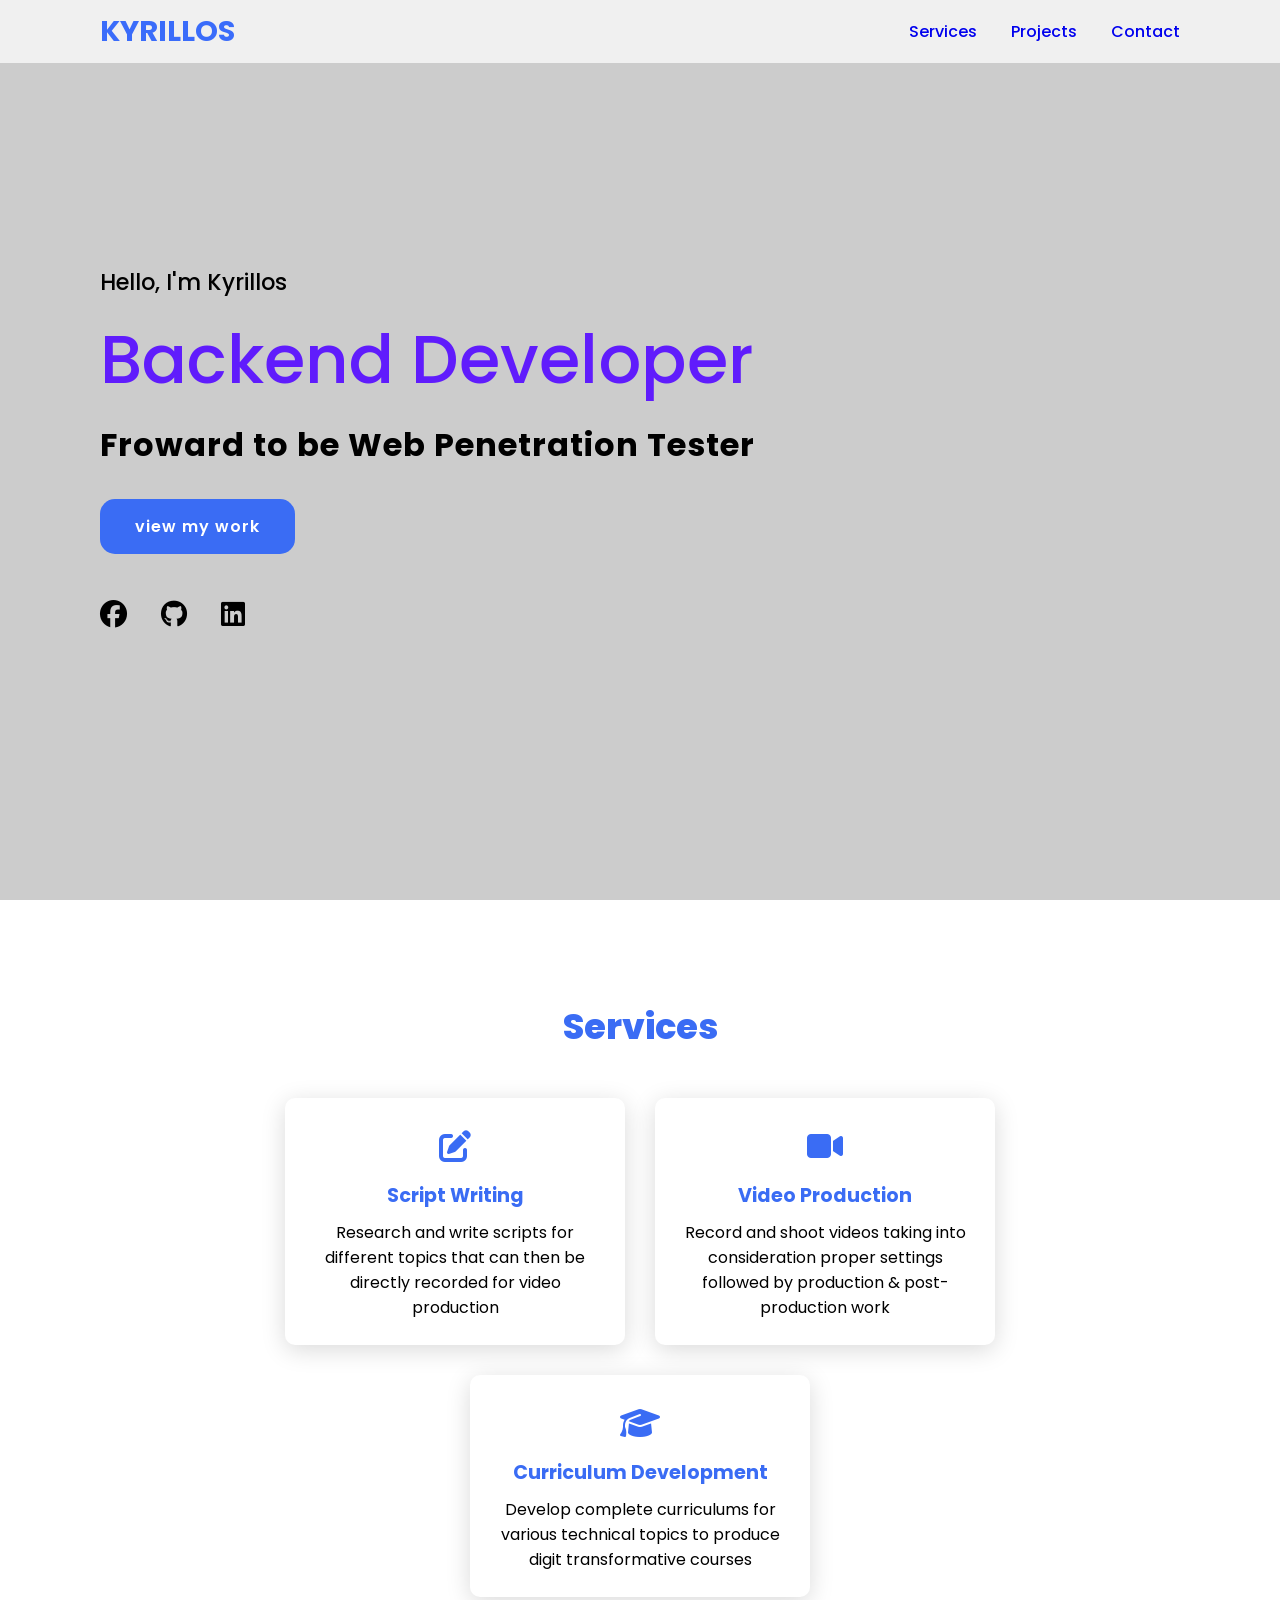
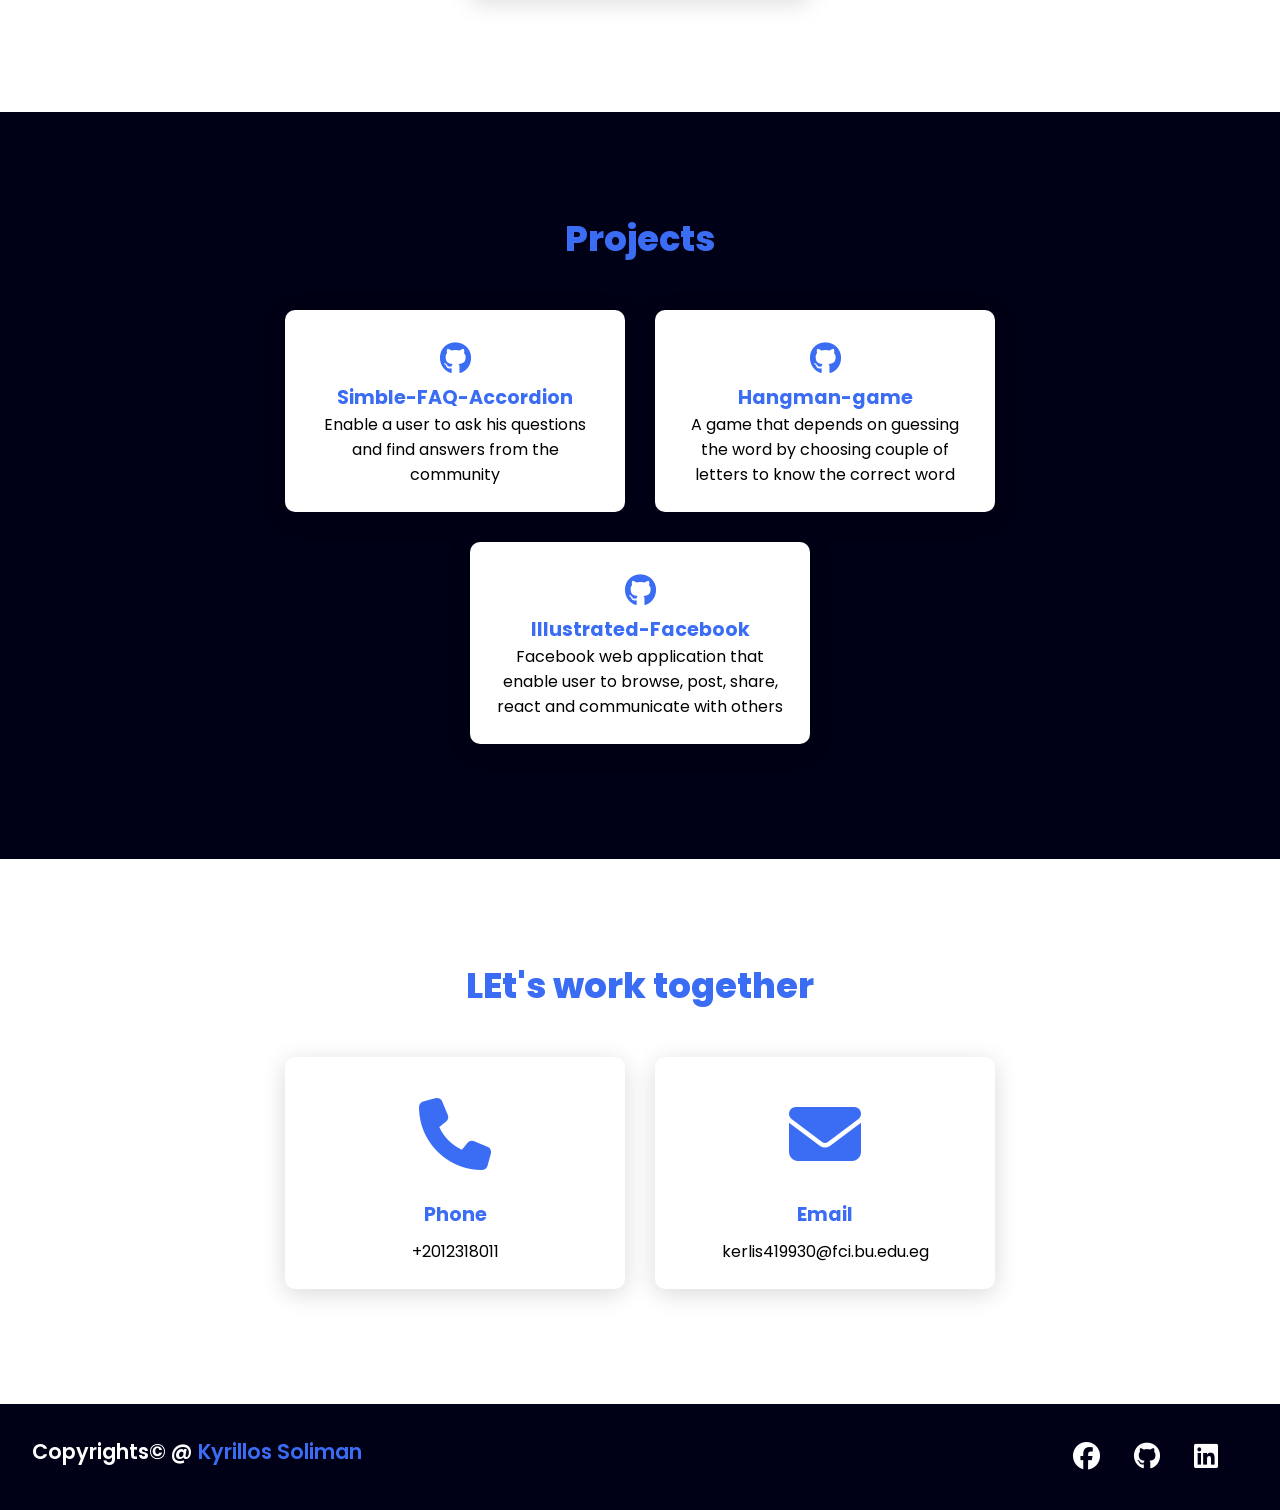
==== index.html @ bc27e27a "" ====
<!DOCTYPE html>
<html lang="en">
<head>
   <meta charset="UTF-8">
   <meta name="viewport" content="width=device-width, initial-scale=1.0">
   <link rel="stylesheet" href="https://cdnjs.cloudflare.com/ajax/libs/font-awesome/6.6.0/css/all.min.css">
   <link rel="stylesheet" href="master.css">
   <title>Portfolio</title>
</head>

<body>
   <header>
      <a href="#" class="logo">kyrillos</a>
      <nav class="navigation">
         <a href="#services">Services</a>
         <a href="#projects">Projects</a>
         <a href="#contact">Contact</a>
      </nav>
   </header>

   <section class="main">
      <div>
         <h2>Hello, I'm Kyrillos<br><span>Backend Developer</span></h2>
         <h3>Froward to be Web Penetration Tester</h3>
         <a href="#projects" class="main-btn">view my work</a>
         <div class="social-icons">
            <a href="https://web.facebook.com/kerolos.soliman.1"><i class="fa-brands fa-facebook"></i></a>
            <a href="https://github.com/kero220"><i class="fa-brands fa-github"></i></a>
            <a href="www.linkedin.com/in/kerolos-soliman-a86685282"><i class="fa-brands fa-linkedin"></i></a>
         </div>
      </div>
   </section>

   <section class="services" id="services">
      <h2 class="title">Services</h2>
   
      <div class="content">

         <div class="card">
            <div class="info">
               <div class="icon">
                  <i class="fas fa-edit"></i>
               </div>
               <h3>Script Writing</h3>
               <p>Research and write scripts for different topics that can then be directly recorded for video production</p>
            </div>
         </div>

         <div class="card">
            <div class="info">
               <div class="icon">
                  <i class="fas fa-video"></i>
               </div>
               <h3>Video Production</h3>
               <p>Record and shoot videos taking into consideration proper settings followed by production & post-production work</p>
            </div>
         </div>

         <div class="card">
            <div class="info">
               <div class="icon">
                  <i class="fas fa-graduation-cap"></i>
               </div>
               <h3>Curriculum Development</h3>
               <p>Develop complete curriculums for various technical topics to produce digit transformative courses</p>
            </div>
         </div>

      </div>
   </section>

   <section class="projects" id="projects">
      <h2 class="title">Projects</h2>

      <div class="content">

         <div class="card">
            <div class="info">
               <div class="icon">
                  <i class="fa-brands fa-github"></i>
               </div>
               <a href="https://github.com/kero220/Simble-FAQ-Accordion.git">Simble-FAQ-Accordion</a>
               <p>Enable a user to ask his questions and find answers from the community</p>
            </div>
         </div>

         <div class="card">
            <div class="info">
               <div class="icon">
                  <i class="fa-brands fa-github"></i>
               </div>
               <a href="https://github.com/kero220/Hangman-game.git">Hangman-game</a>
               <p>A game that depends on guessing the word by choosing couple of letters to know the correct word</p>
            </div>
         </div>

         <div class="card">
            <div class="info">
               <div class="icon">
                  <i class="fa-brands fa-github"></i>
               </div>
               <a href="https://github.com/kero220/Illustrated-Facebook.git">Illustrated-Facebook</a>
               <p>Facebook web application that enable user to browse, post, share, react and communicate with others</p>
            </div>
         </div>

      </div>
   </section>

   <section class="contact" id="contact">
      <h2 class="title">LEt's work together</h2>
   
      <div class="content">

         <div class="card">
            <div class="info">
               <div class="icon">
                  <i class="fas fa-phone"></i>
               </div>
               <h3>Phone</h3>
               <p>+2012318011</p>
            </div>
         </div>

         <div class="card">
            <div class="info">
               <div class="icon">
                  <i class="fas fa-envelope"></i>
               </div>
               <h3>Email</h3>
               <p>kerlis419930@fci.bu.edu.eg</p>
            </div>
         </div>

      </div>
   </section>

   <footer class="foot">
      <p class="foot-title">Copyrights&copy; @ <span>Kyrillos Soliman</span></p>
      <nav class="social-icons">
         <a href="https://web.facebook.com/kerolos.soliman.1"><i class="fa-brands fa-facebook"></i></a>
         <a href="https://github.com/kero220"><i class="fa-brands fa-github"></i></a>
         <a href="www.linkedin.com/in/kerolos-soliman-a86685282"><i class="fa-brands fa-linkedin"></i></a>
      </nav>
   </footer>
</body>

</html>
---- master.css ----
@import url('https://fonts.googleapis.com/css2?family=Open+Sans:ital,wght@0,300..800;1,300..800&family=Poppins:ital,wght@0,100;0,200;0,300;0,400;0,500;0,600;0,700;0,800;0,900;1,100;1,200;1,300;1,400;1,500;1,600;1,700;1,800;1,900&family=Work+Sans:ital,wght@0,100..900;1,100..900&display=swap');

*{
   font-family: "Poppins", sans-serif;
   margin: 0;
   padding: 0;
   box-sizing: border-box;
   scroll-behavior: smooth;
}

header{
   background-color: #f0f0f0;
   width: 100%;
   padding: 10px 100px;
   position: fixed;
   z-index: 999;
   display: flex;
   justify-content: space-between;
   align-items: center;
}

header .logo{
   text-decoration: none;
   color: #3a6cfa;
   text-transform: uppercase;
   font-weight: 700;
   font-size: 1.8em;
}

.navigation a{
   text-decoration: none;
   font-weight: 500;
   font-size: 1.1m;
   padding-left: 30px;
}

.navigation a:hover{
   color: #601cfc;
}

section{
   padding: 100px;
}

.main{
   width: 100%;
   min-height: 100vh;
   display: flex;
   align-items: center;
   /* background: url("images/IMG-20230302-WA0016-removebg.png") no-repeat;
   background-size: cover;
   background-attachment: fixed; */
   background-color: #CCC;
}

.main h2{
   font-size: 1.4em;
   font-weight: 500;
}

.main h2 span{
   color: #601cfc;
   font-size: 3em;
   display: inline-block;
   margin: 10px 0;
}

.main h3{
   font-size: 2em;
   font-weight: 700;
   letter-spacing: 1px;
   margin-bottom: 30px;
}

.main .main-btn{
   text-decoration: none;
   color: white;
   background-color: #3a6cf4;
   font-weight: 600;
   display: inline-block;
   padding: 0.9375em 2.1875em;
   letter-spacing: 1px;
   border-radius: 15px;
   margin-bottom: 40px;
   transition: 0.7s ease
}

.main .main-btn:hover{
   background-color: #0a49f6;
   transform: scale(1.1);
}

.social-icons a{
   color: black;
   font-size: 1.7em;
   padding-right: 30px;
}

.title{
   display: flex;
   justify-content: center;
   color: #3a6cf4;
   font-size: 2.2em;
   font-weight: 800;
   margin-bottom: 30px;
}

.content{
   display: flex;
   justify-content: center;
   flex-wrap: wrap;
   flex-direction: row;
}

.card{
   background-color: #fff;
   width: 21.25em;
   box-shadow: 0 5px 25px rgba(1 1 1 / 15%);
   border-radius: 10px;
   padding: 25px;
   margin: 15px;
   transition: 0.7s ease;
}

.card:hover{
   transform: scale(1.1);
}

.icon{
   color: #3a6cf4;
   font-size: 2em;
}

.info{
   text-align: center;
}

.card .info a,
.info h3{
   color: #3a6cf4;
   font-size: 1.2em;
   font-weight: 700;
   margin: 10px;
}

.card .info a{
   text-decoration: none;
}

#projects{
   background-color: #000016;
}

#project .info .icon{
   color: black;
}

.contact .icon{
   font-size: 4.5em;
}

.foot{
   background-color: #000016;
   color: white;
   padding: 2em;
   display: flex;
   justify-content: space-between;
}

.foot .social-icons a{
   color: white;
}

.foot-title{
   font-size: 1.3em;
   font-weight: 600;
}

.foot-title span{
   color: #3a6cf4;
}

@media(max-width: 1023px){
   header{
      padding: 12px 20px;
   }

   .navigation a{
      padding-left: 10px;
   }

   .title{
      font-size: 1.8em;
   }

   section{
      padding: 80px 20px;
   }

   .main h2{
      font-size: 1em;
   }

   .main h3{
      font-size: 1.6em;
   }

   .content{
      flex-direction: column;
      align-items: center;
   }
}
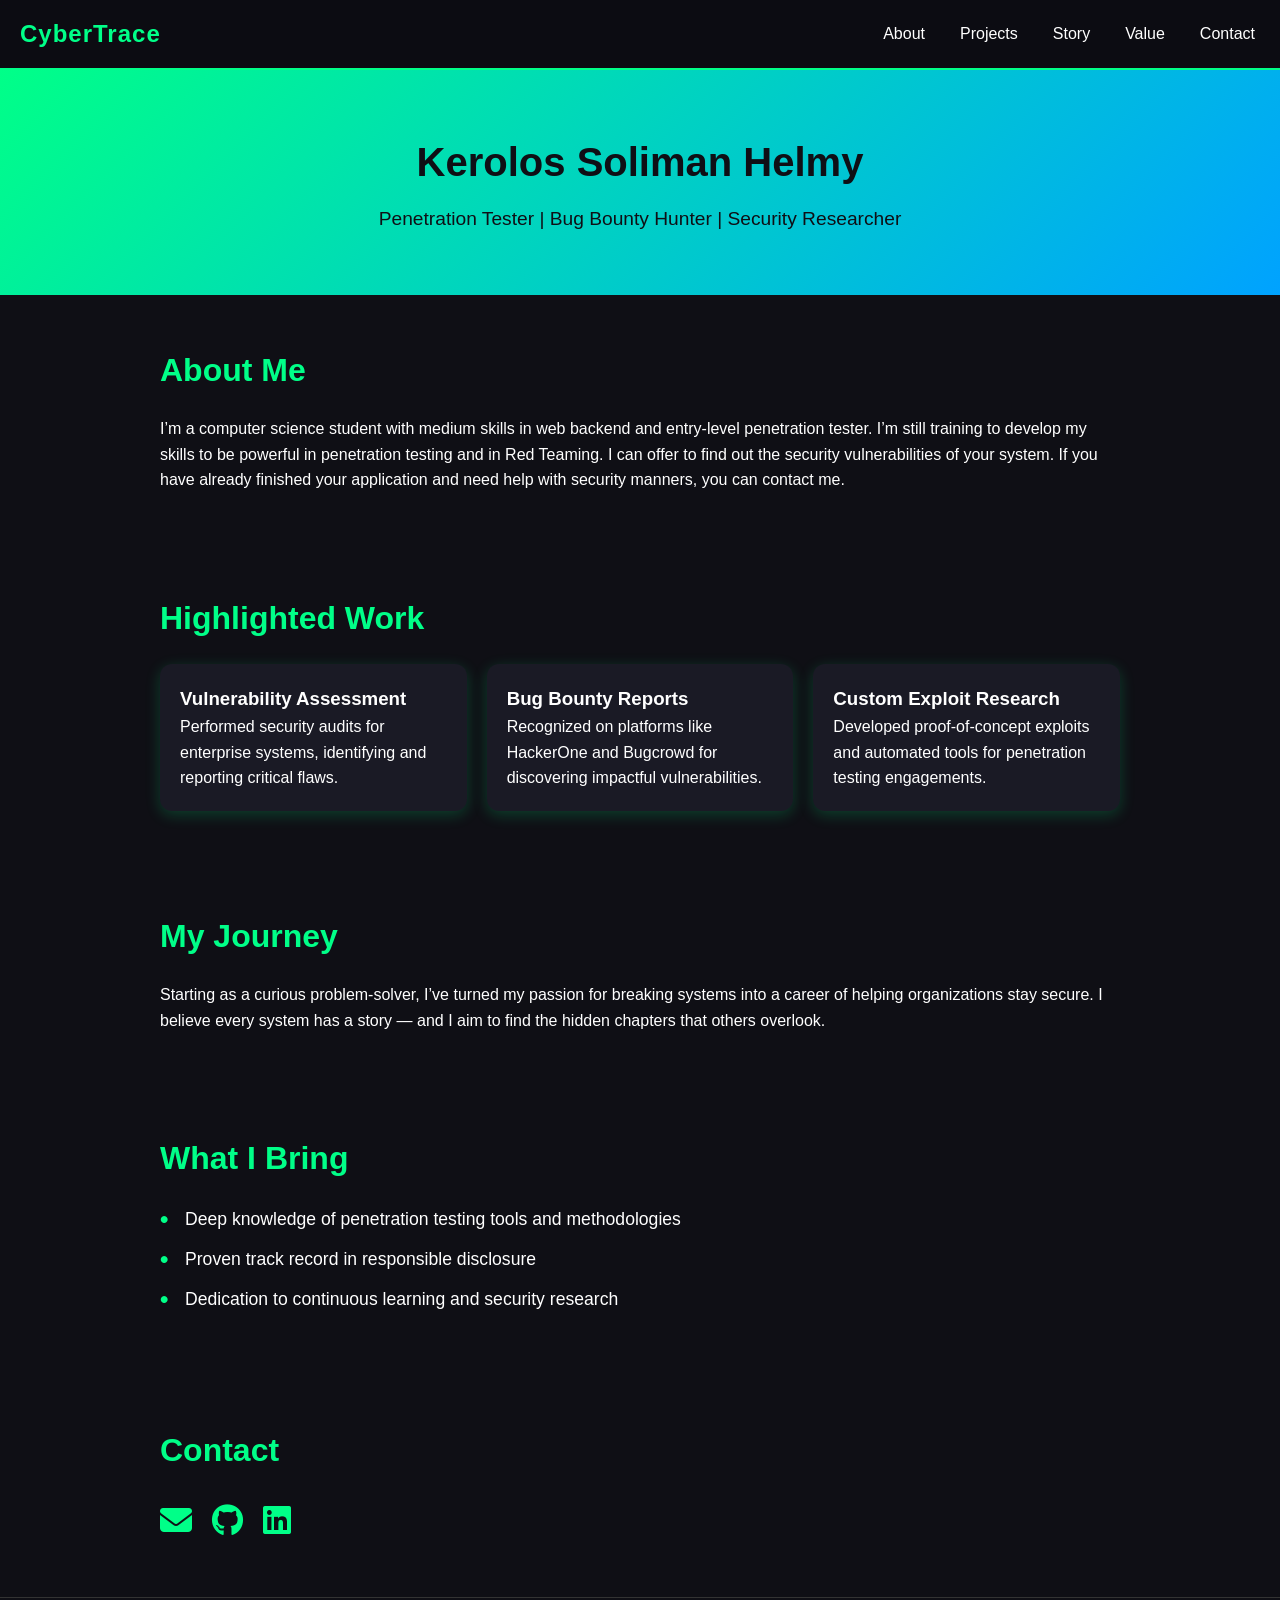
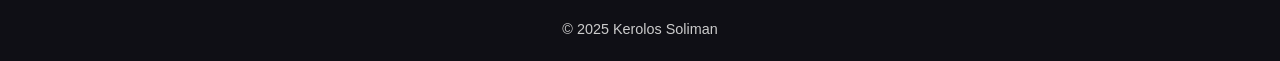
==== commit 25fa2d35: "Add files via upload" ====
--- a/index.html
+++ b/index.html
@@ -1,148 +1,107 @@
-<!DOCTYPE html>
-<html lang="en">
-<head>
-   <meta charset="UTF-8">
-   <meta name="viewport" content="width=device-width, initial-scale=1.0">
-   <link rel="stylesheet" href="https://cdnjs.cloudflare.com/ajax/libs/font-awesome/6.6.0/css/all.min.css">
-   <link rel="stylesheet" href="master.css">
-   <title>Portfolio</title>
-</head>
-
-<body>
-   <header>
-      <a href="#" class="logo">kyrillos</a>
-      <nav class="navigation">
-         <a href="#services">Services</a>
-         <a href="#projects">Projects</a>
-         <a href="#contact">Contact</a>
-      </nav>
-   </header>
-
-   <section class="main">
-      <div>
-         <h2>Hello, I'm Kyrillos<br><span>Backend Developer</span></h2>
-         <h3>Froward to be Web Penetration Tester</h3>
-         <a href="#projects" class="main-btn">view my work</a>
-         <div class="social-icons">
-            <a href="https://web.facebook.com/kerolos.soliman.1"><i class="fa-brands fa-facebook"></i></a>
-            <a href="https://github.com/kero220"><i class="fa-brands fa-github"></i></a>
-            <a href="www.linkedin.com/in/kerolos-soliman-a86685282"><i class="fa-brands fa-linkedin"></i></a>
-         </div>
-      </div>
-   </section>
-
-   <section class="services" id="services">
-      <h2 class="title">Services</h2>
-   
-      <div class="content">
-
-         <div class="card">
-            <div class="info">
-               <div class="icon">
-                  <i class="fas fa-edit"></i>
-               </div>
-               <h3>Script Writing</h3>
-               <p>Research and write scripts for different topics that can then be directly recorded for video production</p>
-            </div>
-         </div>
-
-         <div class="card">
-            <div class="info">
-               <div class="icon">
-                  <i class="fas fa-video"></i>
-               </div>
-               <h3>Video Production</h3>
-               <p>Record and shoot videos taking into consideration proper settings followed by production & post-production work</p>
-            </div>
-         </div>
-
-         <div class="card">
-            <div class="info">
-               <div class="icon">
-                  <i class="fas fa-graduation-cap"></i>
-               </div>
-               <h3>Curriculum Development</h3>
-               <p>Develop complete curriculums for various technical topics to produce digit transformative courses</p>
-            </div>
-         </div>
-
-      </div>
-   </section>
-
-   <section class="projects" id="projects">
-      <h2 class="title">Projects</h2>
-
-      <div class="content">
-
-         <div class="card">
-            <div class="info">
-               <div class="icon">
-                  <i class="fa-brands fa-github"></i>
-               </div>
-               <a href="https://github.com/kero220/Simble-FAQ-Accordion.git">Simble-FAQ-Accordion</a>
-               <p>Enable a user to ask his questions and find answers from the community</p>
-            </div>
-         </div>
-
-         <div class="card">
-            <div class="info">
-               <div class="icon">
-                  <i class="fa-brands fa-github"></i>
-               </div>
-               <a href="https://github.com/kero220/Hangman-game.git">Hangman-game</a>
-               <p>A game that depends on guessing the word by choosing couple of letters to know the correct word</p>
-            </div>
-         </div>
-
-         <div class="card">
-            <div class="info">
-               <div class="icon">
-                  <i class="fa-brands fa-github"></i>
-               </div>
-               <a href="https://github.com/kero220/Illustrated-Facebook.git">Illustrated-Facebook</a>
-               <p>Facebook web application that enable user to browse, post, share, react and communicate with others</p>
-            </div>
-         </div>
-
-      </div>
-   </section>
-
-   <section class="contact" id="contact">
-      <h2 class="title">LEt's work together</h2>
-   
-      <div class="content">
-
-         <div class="card">
-            <div class="info">
-               <div class="icon">
-                  <i class="fas fa-phone"></i>
-               </div>
-               <h3>Phone</h3>
-               <p>+2012318011</p>
-            </div>
-         </div>
-
-         <div class="card">
-            <div class="info">
-               <div class="icon">
-                  <i class="fas fa-envelope"></i>
-               </div>
-               <h3>Email</h3>
-               <p>kerlis419930@fci.bu.edu.eg</p>
-            </div>
-         </div>
-
-      </div>
-   </section>
-
-   <footer class="foot">
-      <p class="foot-title">Copyrights&copy; @ <span>Kyrillos Soliman</span></p>
-      <nav class="social-icons">
-         <a href="https://web.facebook.com/kerolos.soliman.1"><i class="fa-brands fa-facebook"></i></a>
-         <a href="https://github.com/kero220"><i class="fa-brands fa-github"></i></a>
-         <a href="www.linkedin.com/in/kerolos-soliman-a86685282"><i class="fa-brands fa-linkedin"></i></a>
-      </nav>
-   </footer>
-</body>
-
-</html>
+<!DOCTYPE html>
+<html lang="en">
+<head>
+  <meta charset="UTF-8">
+  <meta name="viewport" content="width=device-width, initial-scale=1.0">
+  <title>Portfolio | Penetration Tester</title>
+  <link rel="stylesheet" href="style.css">
+  <!-- Font Awesome for icons -->
+  <link rel="stylesheet" href="https://cdnjs.cloudflare.com/ajax/libs/font-awesome/6.5.0/css/all.min.css">
+</head>
+<body>
+  <!-- Navbar -->
+<nav class="navbar">
+  <div class="container nav-container">
+    <div class="logo">CyberTrace</div>
+    <div class="menu-toggle">☰</div>
+    <ul class="nav-links">
+      <li><a href="#about">About</a></li>
+      <li><a href="#projects">Projects</a></li>
+      <li><a href="#story">Story</a></li>
+      <li><a href="#value">Value</a></li>
+      <li><a href="#contact">Contact</a></li>
+    </ul>
+  </div>
+</nav>
+
+  <!-- Header -->
+  <header class="hero">
+    <h1>Kerolos Soliman Helmy</h1>
+    <p>Penetration Tester | Bug Bounty Hunter | Security Researcher</p>
+  </header>
+
+  <!-- About Section -->
+  <section class="about" id="about">
+    <h2>About Me</h2>
+    <p>
+      I’m a computer science student with medium skills in 
+      web backend and entry-level penetration tester. I’m still training to develop my skills to be powerful 
+      in penetration testing and in Red Teaming. I can offer to find out the security 
+      vulnerabilities of your system. If you have already finished your application and need help 
+      with security manners, you can contact me.
+    </p>
+  </section>
+
+  <!-- Work Showcase -->
+  <section class="work" id="projects">
+    <h2>Highlighted Work</h2>
+    <div class="work-grid">
+      <div class="card">
+        <h3>Vulnerability Assessment</h3>
+        <p>Performed security audits for enterprise systems, identifying and reporting critical flaws.</p>
+      </div>
+      <div class="card">
+        <h3>Bug Bounty Reports</h3>
+        <p>Recognized on platforms like HackerOne and Bugcrowd for discovering impactful vulnerabilities.</p>
+      </div>
+      <div class="card">
+        <h3>Custom Exploit Research</h3>
+        <p>Developed proof-of-concept exploits and automated tools for penetration testing engagements.</p>
+      </div>
+    </div>
+  </section>
+
+  <!-- Story Section -->
+  <section class="story" id="story">
+    <h2>My Journey</h2>
+    <p>
+      Starting as a curious problem-solver, I’ve turned my passion for breaking systems into a career 
+      of helping organizations stay secure. I believe every system has a story — and I aim to find 
+      the hidden chapters that others overlook.
+    </p>
+  </section>
+
+  <!-- Value Proposition -->
+  <section class="value" id="value">
+    <h2>What I Bring</h2>
+    <ul>
+      <li>Deep knowledge of penetration testing tools and methodologies</li>
+      <li>Proven track record in responsible disclosure</li>
+      <li>Dedication to continuous learning and security research</li>
+    </ul>
+  </section>
+
+  <!-- Contact Section with Icons -->
+  <section class="contact" id="contact">
+    <h2>Contact</h2>
+    <div class="social-links">
+      <a href="mailto:kerolossolimanhelmy8@gmail.com" target="_blank" rel="noopener noreferrer">
+        <i class="fas fa-envelope"></i>
+      </a>
+      <a href="https://github.com/kero220" target="_blank" rel="noopener noreferrer">
+        <i class="fab fa-github"></i>
+      </a>
+      <a href="https://www.linkedin.com/in/kerolossoliman" target="_blank" rel="noopener noreferrer">
+        <i class="fab fa-linkedin"></i>
+      </a>
+    </div>
+  </section>
+
+  <!-- Footer -->
+  <footer>
+    <p>&copy; 2025 Kerolos Soliman</p>
+  </footer>
+
+  <script src="script.js"></script>
+</body>
+</html>
--- a/style.css
+++ b/style.css
@@ -0,0 +1,214 @@
+/* General Reset */
+* {
+  margin: 0;
+  padding: 0;
+  box-sizing: border-box;
+}
+
+/*Navbar*/
+.navbar {
+  background-color: #0c0c12;
+  border-bottom: 2px solid #00ff88;
+  position: sticky;
+  top: 0;
+  z-index: 1000;
+}
+
+.nav-container {
+  display: flex;
+  justify-content: space-between;
+  align-items: center;
+  padding: 15px 20px;
+}
+
+.logo {
+  font-size: 1.5rem;
+  font-weight: bold;
+  color: #00ff88;
+  letter-spacing: 1px;
+}
+
+.nav-links {
+  list-style: none;
+  display: flex;
+  gap: 25px;
+  margin: 0;
+  padding: 0;
+}
+
+.nav-links li {
+  position: relative;
+}
+
+.nav-links a {
+  color: #fff;
+  font-size: 1rem;
+  font-weight: 500;
+  transition: color 0.3s ease, border-bottom 0.3s ease;
+  padding: 5px;
+  text-decoration: none;
+  scroll-margin-top: 20px;
+}
+
+section, header {
+  scroll-margin-top: 80px;
+}
+
+.nav-links a:hover {
+  color: #00a2ff;
+}
+
+/* Hide menu toggle on desktop */
+.menu-toggle {
+  display: none;
+}
+
+/* Body */
+body {
+  font-family: 'Segoe UI', Tahoma, Geneva, Verdana, sans-serif;
+  background-color: #0f0f15;
+  color: #fff;
+  line-height: 1.6;
+}
+
+/* Header */
+.hero {
+  text-align: center;
+  padding: 60px 20px;
+  background: linear-gradient(135deg, #00ff88, #00a2ff);
+  color: #0f0f15;
+}
+.hero h1 {
+  font-size: 2.5rem;
+  margin-bottom: 10px;
+}
+.hero p {
+  font-size: 1.2rem;
+}
+
+/* Sections */
+section {
+  padding: 50px 20px;
+  max-width: 1000px;
+  margin: auto;
+}
+h2 {
+  font-size: 2rem;
+  margin-bottom: 20px;
+  color: #00ff88;
+}
+
+/* Work Grid */
+.work-grid {
+  display: grid;
+  grid-template-columns: repeat(auto-fit, minmax(280px, 1fr));
+  gap: 20px;
+}
+.card {
+  background: #1a1a25;
+  padding: 20px;
+  border-radius: 12px;
+  box-shadow: 0 4px 15px rgba(0, 255, 136, 0.2);
+  transition: transform 0.3s ease, box-shadow 0.3s ease;
+}
+.card:hover {
+  transform: translateY(-5px);
+  box-shadow: 0 8px 25px rgba(0, 162, 255, 0.4);
+}
+
+/* Value Proposition */
+.value ul {
+  list-style: none;
+  padding-left: 0;
+}
+.value li {
+  margin: 10px 0;
+  font-size: 1.1rem;
+}
+
+/* Contact */
+.social-links {
+  display: flex;
+  gap: 20px;
+  margin-top: 10px;
+}
+.social-links a {
+  font-size: 32px;
+  color: #00ff88;
+  transition: color 0.3s ease, transform 0.3s ease;
+}
+.social-links a:hover {
+  color: #00a2ff;
+  transform: scale(1.2);
+}
+
+/*Value Proposition*/
+.value ul {
+  list-style: none; /* remove default bullets */
+  padding-left: 0;
+}
+.value li {
+  position: relative;
+  padding-left: 25px; /* space for the dot */
+  margin: 12px 0;
+  font-size: 1.1rem;
+}
+.value li::before {
+  content: "•";
+  position: absolute;
+  left: 0;
+  top: 0;
+  font-size: 1.5rem;
+  font-weight: bold;
+  color: #00ff88;
+  line-height: 1.2;
+}
+
+/* Footer */
+footer {
+  text-align: center;
+  padding: 20px;
+  border-top: 1px solid #333;
+  font-size: 0.9rem;
+  color: #ccc;
+}
+
+/* Responsive */
+@media (max-width: 600px) {
+  .hero h1 {
+    font-size: 2rem;
+  }
+  .hero p {
+    font-size: 1rem;
+  }
+  .card:hover {
+    transform: translateY(-5px);
+    box-shadow: 0 8px 25px rgba(0, 162, 255, 0.4);
+  }
+}
+
+/* Responsive Navbar */
+@media (max-width: 768px) {
+  .nav-links {
+    display: none;
+    flex-direction: column;
+    background: #0c0c12;
+    position: absolute;
+    top: 60px;
+    right: 20px;
+    border: 2px solid #00ff88;
+    border-radius: 8px;
+    padding: 15px;
+  }
+
+  .nav-links.active {
+    display: flex;
+  }
+
+  .menu-toggle {
+    display: block;
+    cursor: pointer;
+    font-size: 1.8rem;
+    color: #00ff88;
+  }
+}
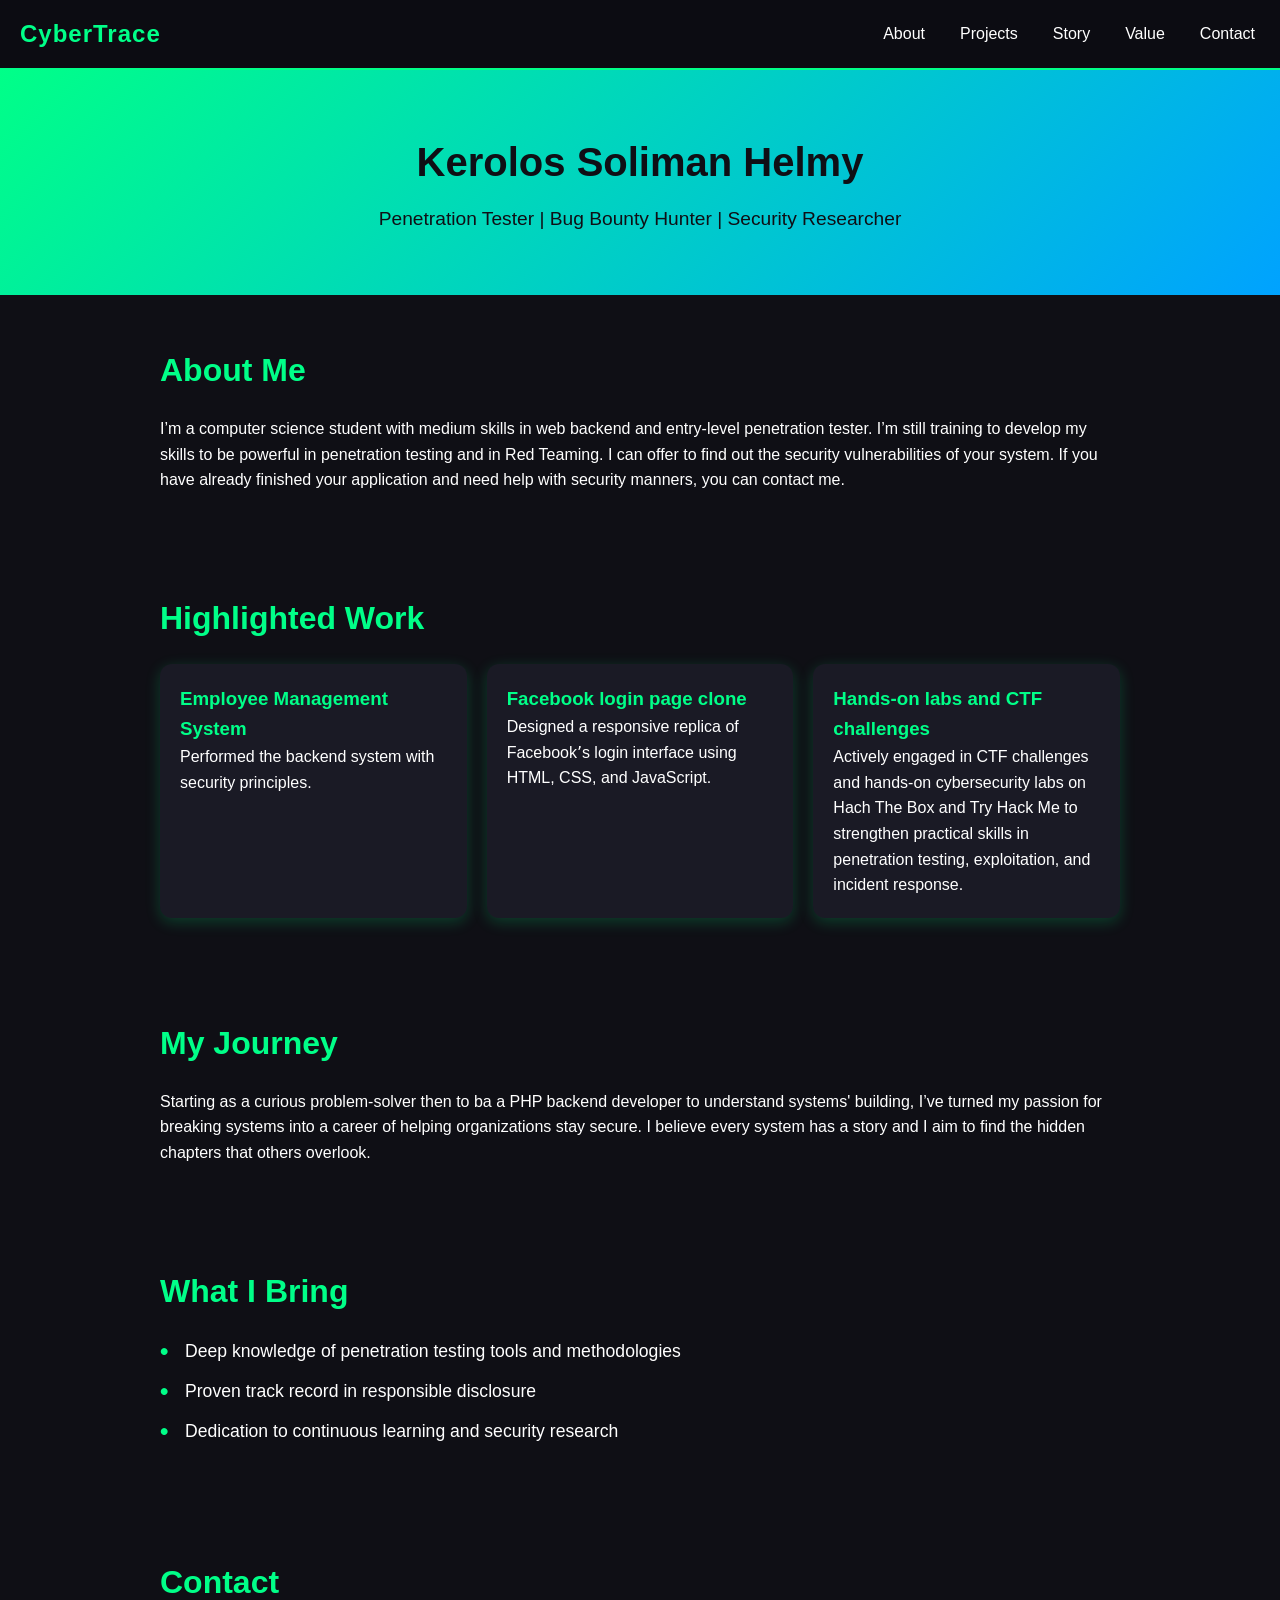
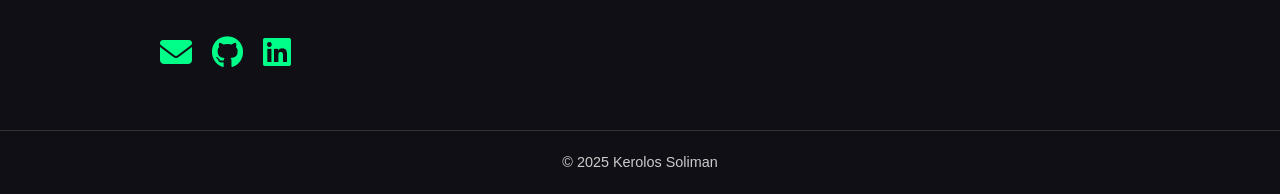
==== commit a2985ae6: "Add files via upload" ====
--- a/index.html
+++ b/index.html
@@ -42,21 +42,23 @@
     </p>
   </section>
 
-  <!-- Work Showcase -->
+  <!-- Highlighted Work -->
   <section class="work" id="projects">
     <h2>Highlighted Work</h2>
     <div class="work-grid">
       <div class="card">
-        <h3>Vulnerability Assessment</h3>
-        <p>Performed security audits for enterprise systems, identifying and reporting critical flaws.</p>
+        <h3> Employee Management System</h3>
+        <p>Performed the backend system with security principles.</p>
       </div>
       <div class="card">
-        <h3>Bug Bounty Reports</h3>
-        <p>Recognized on platforms like HackerOne and Bugcrowd for discovering impactful vulnerabilities.</p>
+        <h3>Facebook login page clone</h3>
+        <p>Designed a responsive replica of Facebookʼs login interface using HTML, CSS, and 
+          JavaScript.</p>
       </div>
       <div class="card">
-        <h3>Custom Exploit Research</h3>
-        <p>Developed proof-of-concept exploits and automated tools for penetration testing engagements.</p>
+        <h3>Hands-on labs and CTF challenges</h3>
+        <p>Actively engaged in CTF challenges and hands-on cybersecurity labs on Hach The Box and Try Hack Me
+          to strengthen practical skills in penetration testing, exploitation, and incident response.</p>
       </div>
     </div>
   </section>
@@ -65,8 +67,8 @@
   <section class="story" id="story">
     <h2>My Journey</h2>
     <p>
-      Starting as a curious problem-solver, I’ve turned my passion for breaking systems into a career 
-      of helping organizations stay secure. I believe every system has a story — and I aim to find 
+      Starting as a curious problem-solver then to ba a PHP backend developer to understand systems' building, I’ve turned my passion for breaking systems into a career 
+      of helping organizations stay secure. I believe every system has a story and I aim to find 
       the hidden chapters that others overlook.
     </p>
   </section>
--- a/style.css
+++ b/style.css
@@ -111,6 +111,7 @@
   box-shadow: 0 4px 15px rgba(0, 255, 136, 0.2);
   transition: transform 0.3s ease, box-shadow 0.3s ease;
 }
+.card h3 {color: #00ff88}
 .card:hover {
   transform: translateY(-5px);
   box-shadow: 0 8px 25px rgba(0, 162, 255, 0.4);
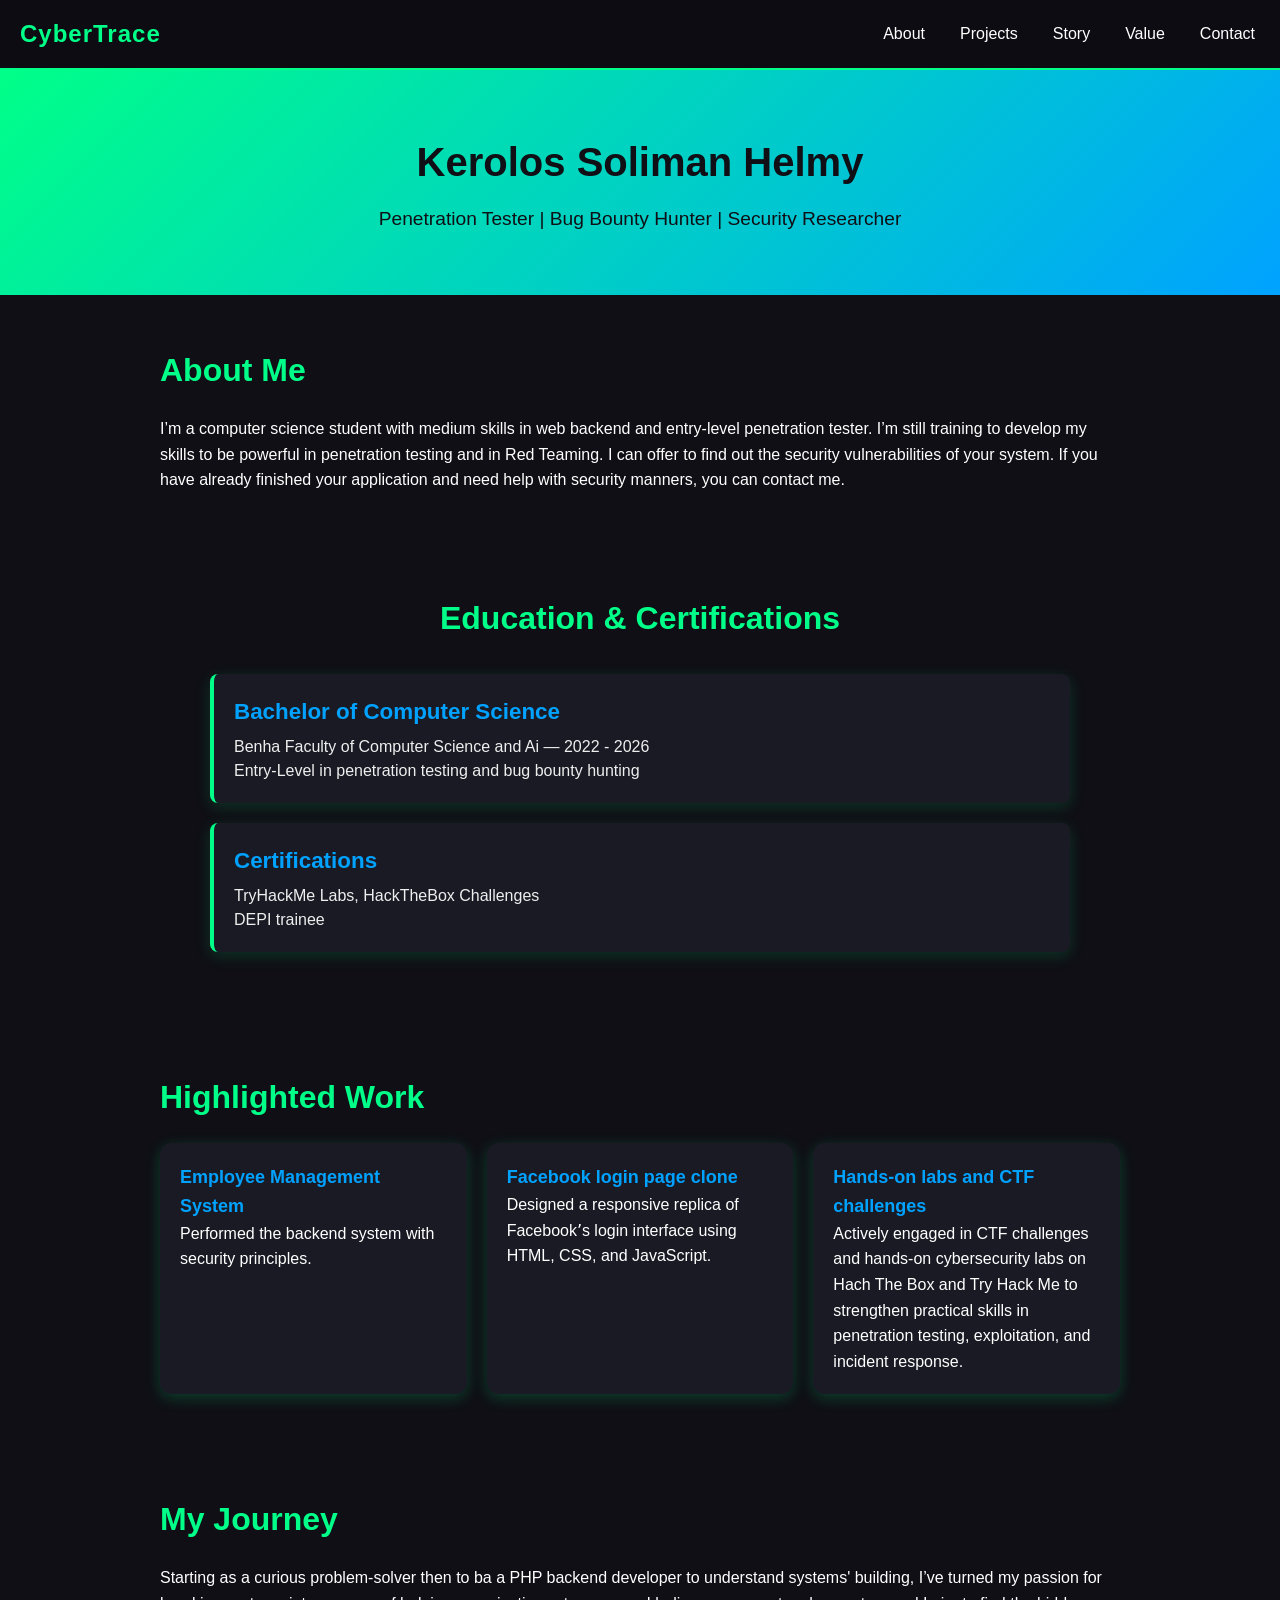
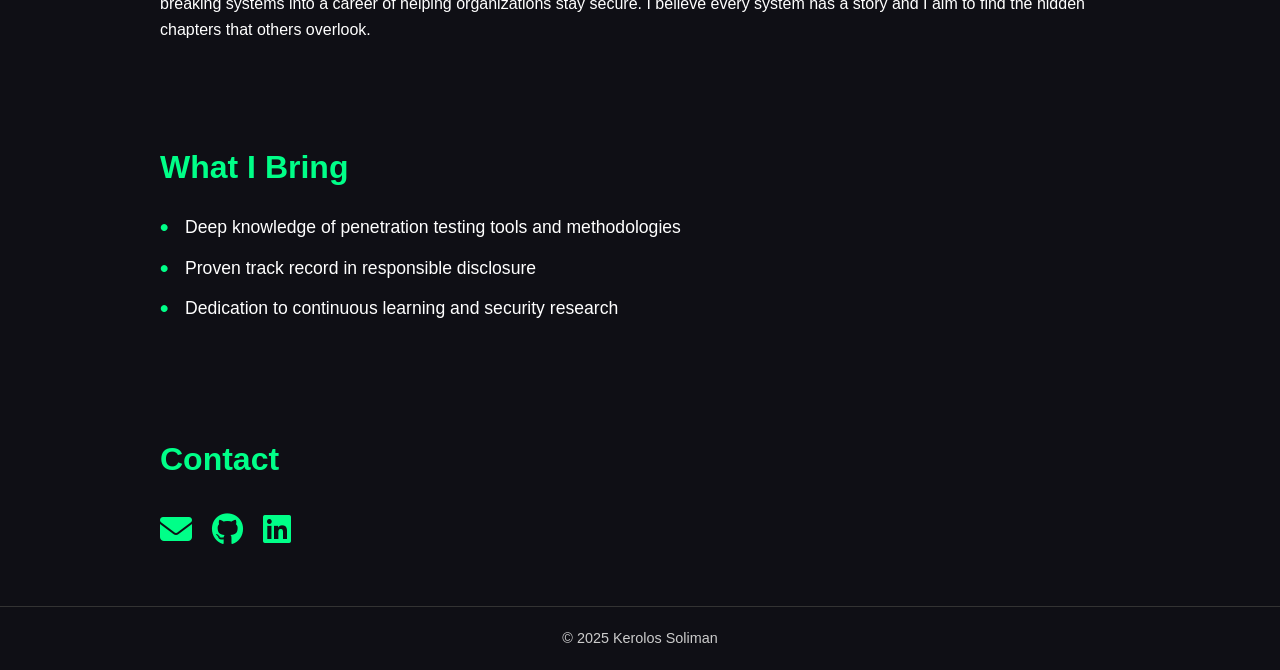
==== commit 77ef436a: "Add files via upload" ====
--- a/index.html
+++ b/index.html
@@ -42,21 +42,38 @@
     </p>
   </section>
 
+  <!-- Education section -->
+  <section id="education">
+  <h2>Education & Certifications</h2>
+  <div class="education-timeline">
+    <div class="education-item">
+      <h3>Bachelor of Computer Science</h3>
+      <p>Benha Faculty of Computer Science and Ai — 2022 - 2026</p>
+      <p>Entry-Level in penetration testing and bug bounty hunting
+    </div>
+    <div class="education-item">
+      <h3>Certifications</h3>
+      <p>TryHackMe Labs, HackTheBox Challenges</p>
+      <p>DEPI trainee</p>
+    </div>
+  </div>
+</section>
+
   <!-- Highlighted Work -->
   <section class="work" id="projects">
     <h2>Highlighted Work</h2>
     <div class="work-grid">
       <div class="card">
-        <h3> Employee Management System</h3>
+        <a href="ems-roan-theta.vercel.app" target="_blank"> Employee Management System</a>
         <p>Performed the backend system with security principles.</p>
       </div>
       <div class="card">
-        <h3>Facebook login page clone</h3>
+        <a href="illustrated-facebook.vercel.app" target="_blank">Facebook login page clone</a>
         <p>Designed a responsive replica of Facebookʼs login interface using HTML, CSS, and 
           JavaScript.</p>
       </div>
       <div class="card">
-        <h3>Hands-on labs and CTF challenges</h3>
+        <a href="https://tryhackme.com/p/NemeSis0" target="_blank">Hands-on labs and CTF challenges</a>
         <p>Actively engaged in CTF challenges and hands-on cybersecurity labs on Hach The Box and Try Hack Me
           to strengthen practical skills in penetration testing, exploitation, and incident response.</p>
       </div>
--- a/style.css
+++ b/style.css
@@ -98,6 +98,51 @@
   color: #00ff88;
 }
 
+/* Education Section */
+#education {
+  padding: 50px 20px;
+  max-width: 900px;
+  margin: auto;
+}
+
+#education h2 {
+  font-size: 2rem;
+  margin-bottom: 30px;
+  color: #00ff88;
+  text-align: center;
+}
+
+/* Education Timeline Style */
+.education-item {
+  background: #1a1a25;
+  border-left: 4px solid #00ff88;
+  padding: 20px;
+  margin-bottom: 20px;
+  border-radius: 8px;
+  box-shadow: 0 4px 15px rgba(0, 255, 136, 0.15);
+  transition: transform 0.3s ease, box-shadow 0.3s ease;
+}
+.education-item:hover {
+  transform: translateY(-4px);
+  box-shadow: 0 6px 20px rgba(0, 162, 255, 0.3);
+}
+.education-item h3 {
+  font-size: 1.4rem;
+  margin-bottom: 5px;
+  color: #00a2ff;
+}
+.education-item span {
+  font-size: 0.9rem;
+  color: #ccc;
+  display: block;
+  margin-bottom: 10px;
+}
+.education-item p {
+  font-size: 1rem;
+  color: #eee;
+  line-height: 1.5;
+}
+
 /* Work Grid */
 .work-grid {
   display: grid;
@@ -111,7 +156,12 @@
   box-shadow: 0 4px 15px rgba(0, 255, 136, 0.2);
   transition: transform 0.3s ease, box-shadow 0.3s ease;
 }
-.card h3 {color: #00ff88}
+.card a {
+  color: #00a2ff;
+  text-decoration: none;
+  font-size: large;
+  font-weight: bold;
+}
 .card:hover {
   transform: translateY(-5px);
   box-shadow: 0 8px 25px rgba(0, 162, 255, 0.4);
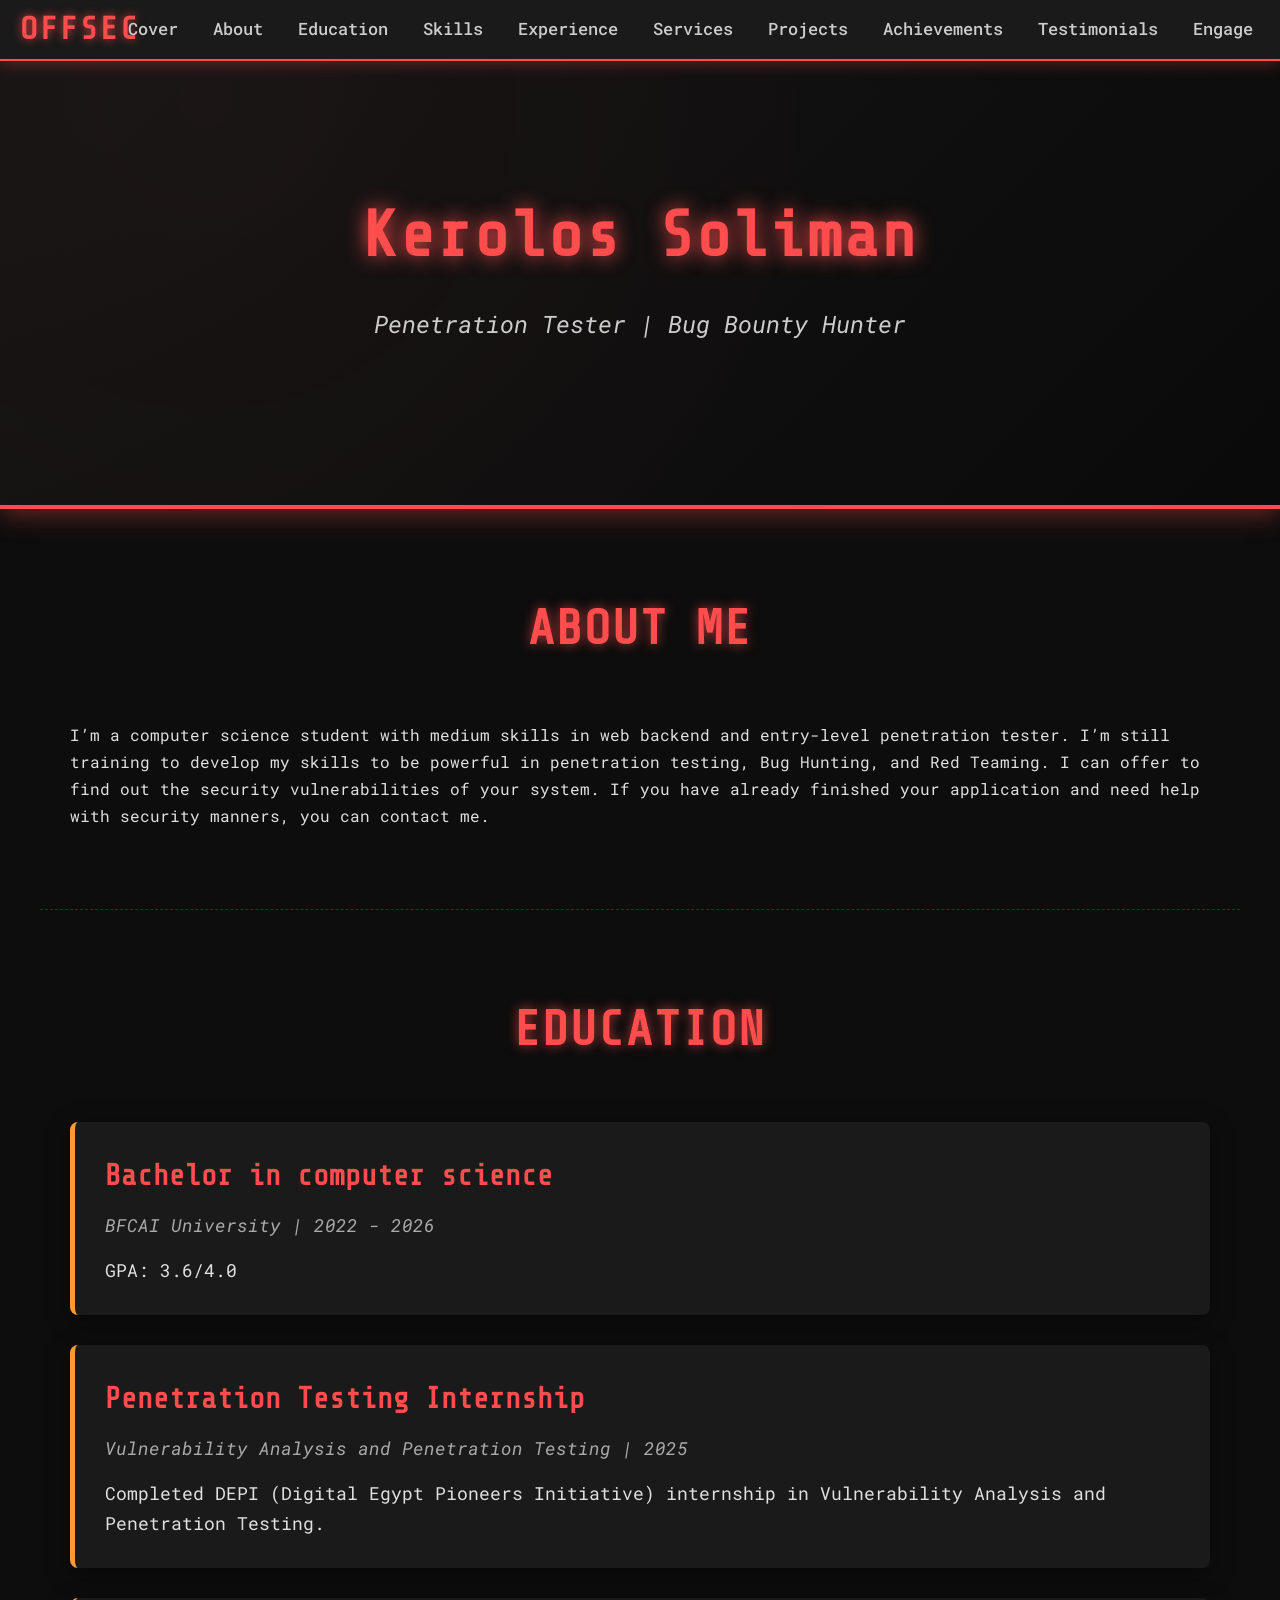
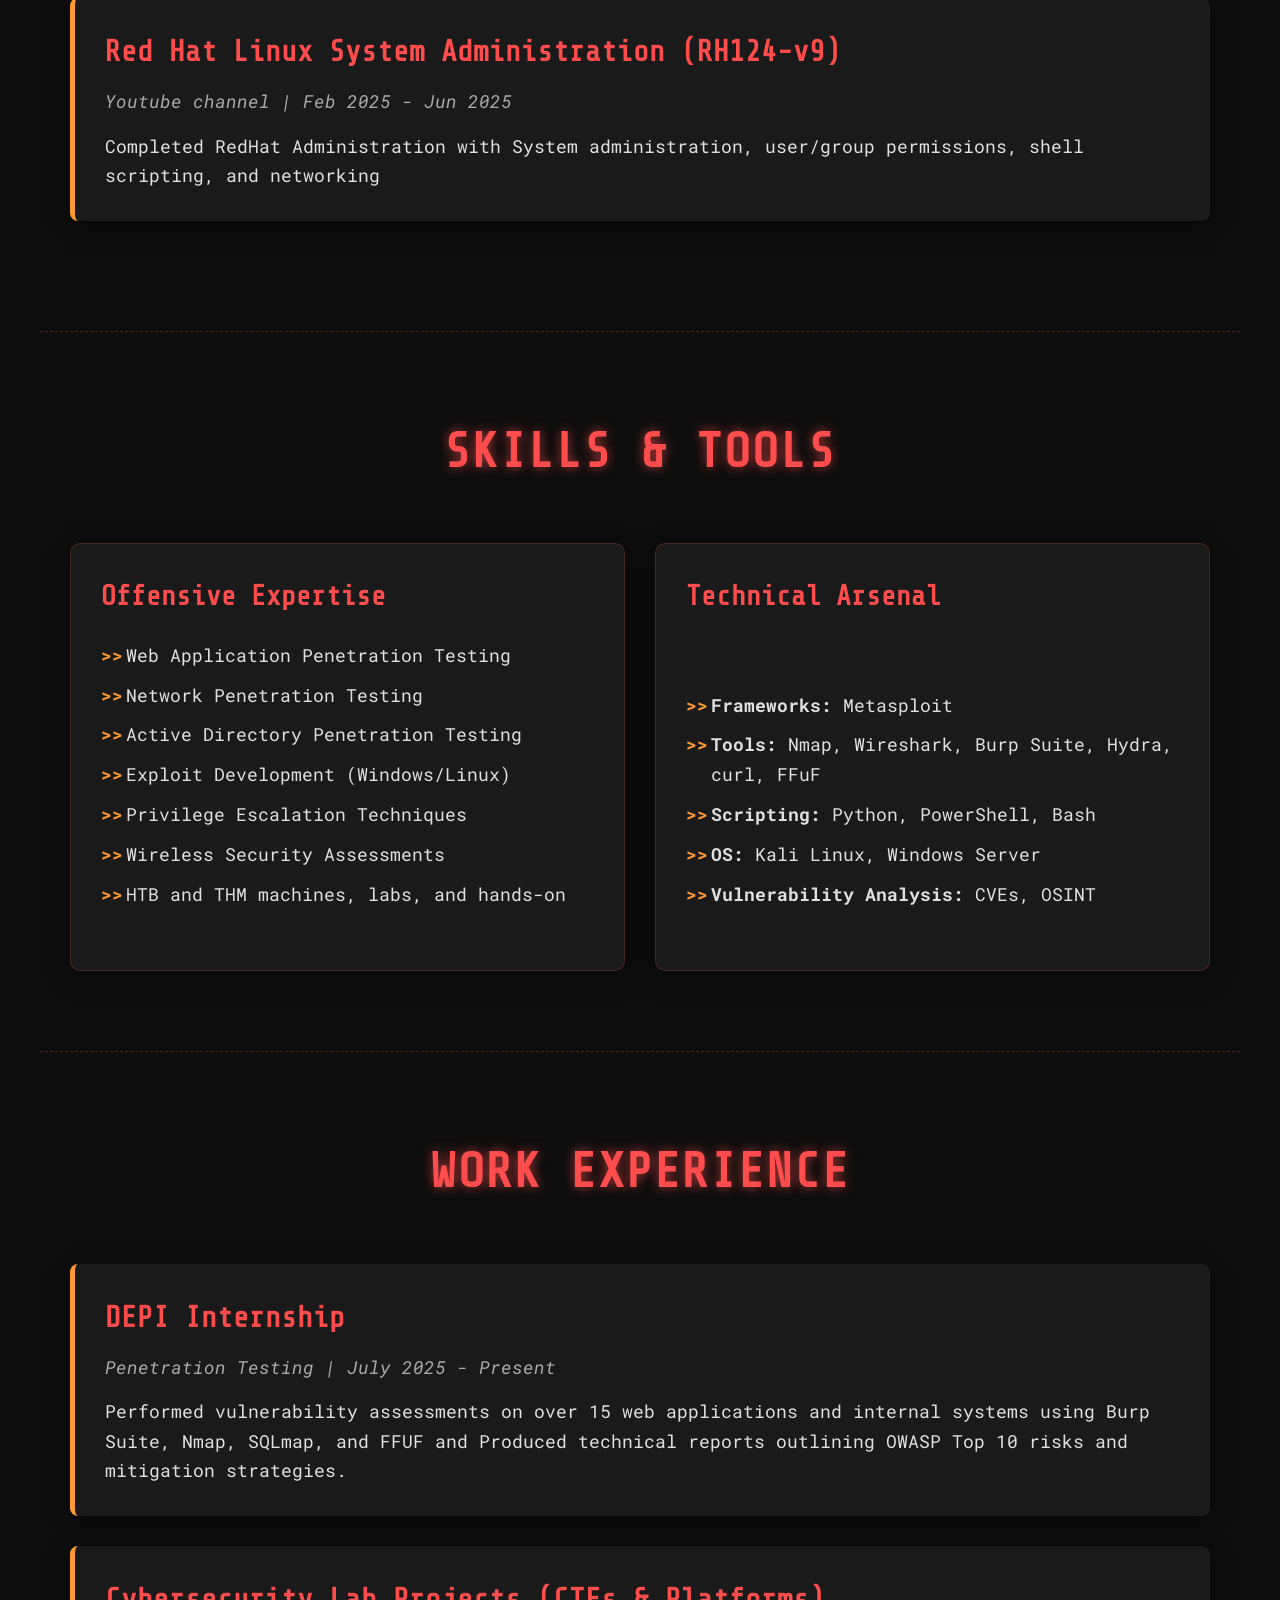
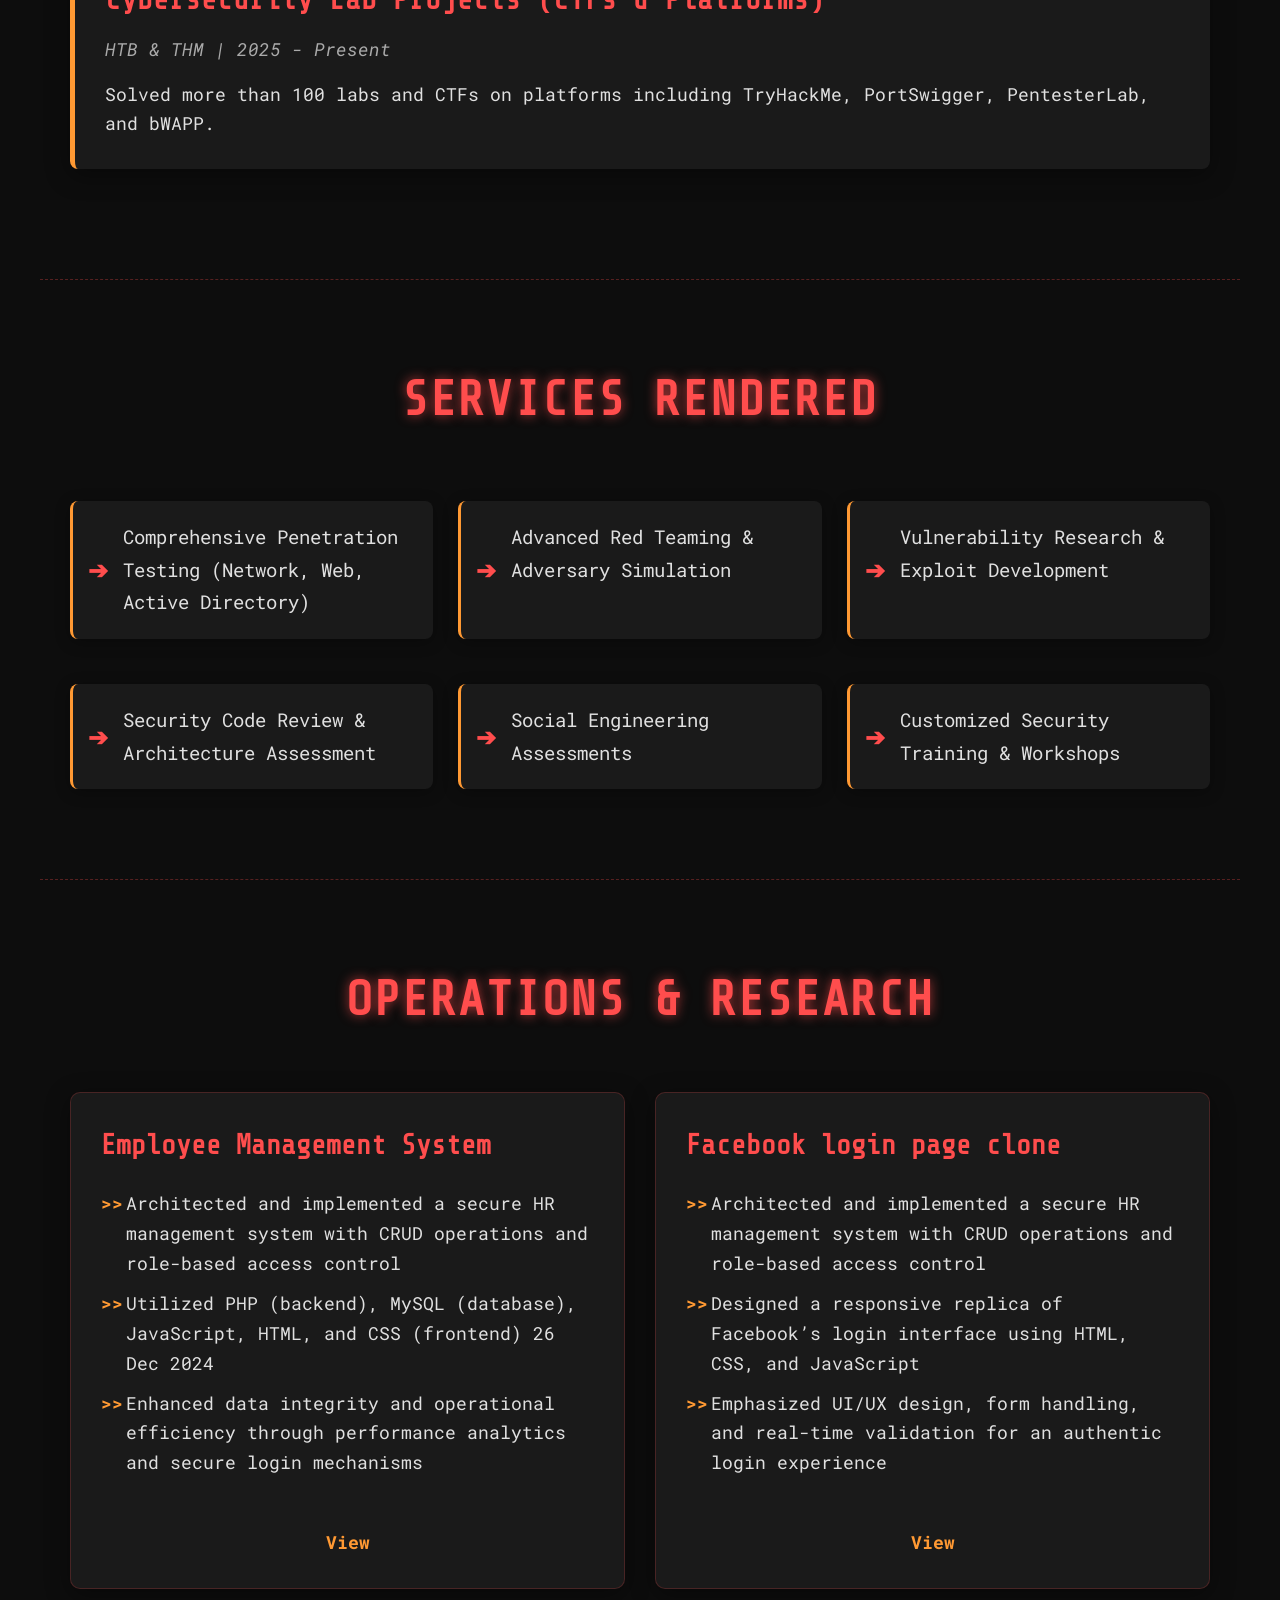
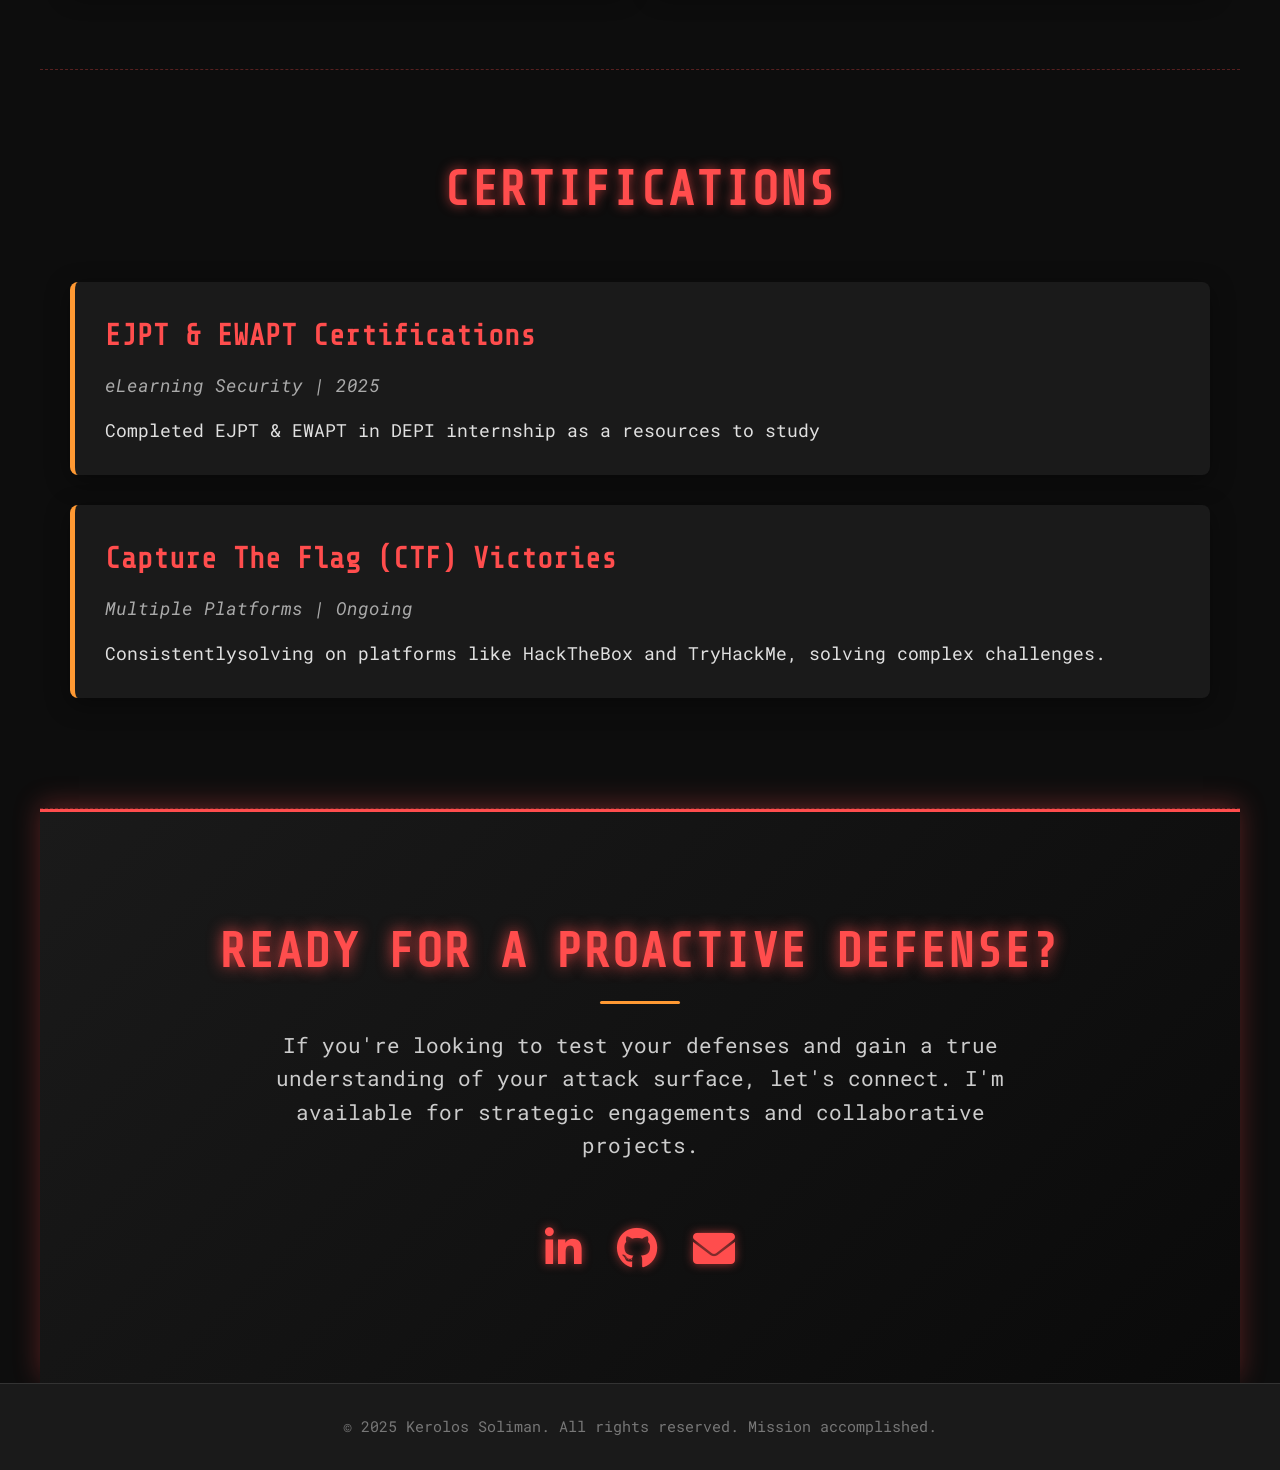
==== commit 1413e35c: "Add files via upload" ====
--- a/index.html
+++ b/index.html
@@ -1,126 +1,218 @@
 <!DOCTYPE html>
 <html lang="en">
 <head>
-  <meta charset="UTF-8">
-  <meta name="viewport" content="width=device-width, initial-scale=1.0">
-  <title>Portfolio | Penetration Tester</title>
-  <link rel="stylesheet" href="style.css">
-  <!-- Font Awesome for icons -->
-  <link rel="stylesheet" href="https://cdnjs.cloudflare.com/ajax/libs/font-awesome/6.5.0/css/all.min.css">
+    <meta charset="UTF-8">
+    <meta name="viewport" content="width=device-width, initial-scale=1.0">
+    <title>Portfolio</title>
+    <link rel="stylesheet" href="style.css">
+    <link rel="stylesheet" href="https://cdnjs.cloudflare.com/ajax/libs/font-awesome/6.0.0-beta3/css/all.min.css">
+    <link href="https://fonts.googleapis.com/css2?family=Roboto+Mono:wght@400;700&family=Share+Tech+Mono&display=swap"
+        rel="stylesheet">
 </head>
 <body>
-  <!-- Navbar -->
-<nav class="navbar">
-  <div class="container nav-container">
-    <div class="logo">CyberTrace</div>
-    <div class="menu-toggle">☰</div>
-    <ul class="nav-links">
-      <li><a href="#about">About</a></li>
-      <li><a href="#projects">Projects</a></li>
-      <li><a href="#story">Story</a></li>
-      <li><a href="#value">Value</a></li>
-      <li><a href="#contact">Contact</a></li>
-    </ul>
-  </div>
-</nav>
-
-  <!-- Header -->
-  <header class="hero">
-    <h1>Kerolos Soliman Helmy</h1>
-    <p>Penetration Tester | Bug Bounty Hunter | Security Researcher</p>
-  </header>
-
-  <!-- About Section -->
-  <section class="about" id="about">
-    <h2>About Me</h2>
-    <p>
-      I’m a computer science student with medium skills in 
-      web backend and entry-level penetration tester. I’m still training to develop my skills to be powerful 
-      in penetration testing and in Red Teaming. I can offer to find out the security 
-      vulnerabilities of your system. If you have already finished your application and need help 
-      with security manners, you can contact me.
-    </p>
-  </section>
-
-  <!-- Education section -->
-  <section id="education">
-  <h2>Education & Certifications</h2>
-  <div class="education-timeline">
-    <div class="education-item">
-      <h3>Bachelor of Computer Science</h3>
-      <p>Benha Faculty of Computer Science and Ai — 2022 - 2026</p>
-      <p>Entry-Level in penetration testing and bug bounty hunting
-    </div>
-    <div class="education-item">
-      <h3>Certifications</h3>
-      <p>TryHackMe Labs, HackTheBox Challenges</p>
-      <p>DEPI trainee</p>
-    </div>
-  </div>
-</section>
-
-  <!-- Highlighted Work -->
-  <section class="work" id="projects">
-    <h2>Highlighted Work</h2>
-    <div class="work-grid">
-      <div class="card">
-        <a href="ems-roan-theta.vercel.app" target="_blank"> Employee Management System</a>
-        <p>Performed the backend system with security principles.</p>
-      </div>
-      <div class="card">
-        <a href="illustrated-facebook.vercel.app" target="_blank">Facebook login page clone</a>
-        <p>Designed a responsive replica of Facebookʼs login interface using HTML, CSS, and 
-          JavaScript.</p>
-      </div>
-      <div class="card">
-        <a href="https://tryhackme.com/p/NemeSis0" target="_blank">Hands-on labs and CTF challenges</a>
-        <p>Actively engaged in CTF challenges and hands-on cybersecurity labs on Hach The Box and Try Hack Me
-          to strengthen practical skills in penetration testing, exploitation, and incident response.</p>
-      </div>
-    </div>
-  </section>
-
-  <!-- Story Section -->
-  <section class="story" id="story">
-    <h2>My Journey</h2>
-    <p>
-      Starting as a curious problem-solver then to ba a PHP backend developer to understand systems' building, I’ve turned my passion for breaking systems into a career 
-      of helping organizations stay secure. I believe every system has a story and I aim to find 
-      the hidden chapters that others overlook.
-    </p>
-  </section>
-
-  <!-- Value Proposition -->
-  <section class="value" id="value">
-    <h2>What I Bring</h2>
-    <ul>
-      <li>Deep knowledge of penetration testing tools and methodologies</li>
-      <li>Proven track record in responsible disclosure</li>
-      <li>Dedication to continuous learning and security research</li>
-    </ul>
-  </section>
-
-  <!-- Contact Section with Icons -->
-  <section class="contact" id="contact">
-    <h2>Contact</h2>
-    <div class="social-links">
-      <a href="mailto:kerolossolimanhelmy8@gmail.com" target="_blank" rel="noopener noreferrer">
-        <i class="fas fa-envelope"></i>
-      </a>
-      <a href="https://github.com/kero220" target="_blank" rel="noopener noreferrer">
-        <i class="fab fa-github"></i>
-      </a>
-      <a href="https://www.linkedin.com/in/kerolossoliman" target="_blank" rel="noopener noreferrer">
-        <i class="fab fa-linkedin"></i>
-      </a>
-    </div>
-  </section>
-
-  <!-- Footer -->
-  <footer>
-    <p>&copy; 2025 Kerolos Soliman</p>
-  </footer>
-
-  <script src="script.js"></script>
+    <!-- navbar -->
+    <nav class="navbar">
+        <div class="nav-container">
+            <div class="logo">OFFSEC</div>
+            <ul class="nav-links">
+                <li><a href="#cover">Cover</a></li>
+                <li><a href="#about">About</a></li>
+                <li><a href="#education">Education</a></li>
+                <li><a href="#skills">Skills</a></li>
+                <li><a href="#work-experience">Experience</a></li>
+                <li><a href="#offered-services">Services</a></li>
+                <li><a href="#projects">Projects</a></li>
+                <li><a href="#achievements">Achievements</a></li>
+                <li><a href="#testimonials">Testimonials</a></li>
+                <li><a href="#call-to-action">Engage</a></li>
+                </ul>
+            <div class="menu-toggle">
+                <div class="menu-toggle">☰</div>
+            </div>
+        </div>
+        
+        <!-- logo -->
+    </nav>
+    <header id="cover" class="hero">
+        <h1>Kerolos Soliman</h1>
+        <p>Penetration Tester | Bug Bounty Hunter</p>
+    </header>
+
+    <!-- about me -->
+    <section id="about">
+        <h2>About Me</h2>
+        <p>
+            I’m a computer science student with medium skills in
+            web backend and entry-level penetration tester. I’m still training to develop my skills to be powerful
+            in penetration testing, Bug Hunting, and Red Teaming. I can offer to find out the security
+            vulnerabilities of your system. If you have already finished your application and need help
+            with security manners, you can contact me.
+        </p>
+    </section>
+
+    <!-- education -->
+    <section id="education">
+        <h2>Education</h2>
+        <div class="education-item">
+            <h3>Bachelor in computer science</h3>
+            <span>BFCAI University | 2022 - 2026</span>
+            <p>GPA: 3.6/4.0</p>
+        </div>
+        <div class="education-item">
+            <h3>Penetration Testing Internship</h3>
+            <span>Vulnerability Analysis and Penetration Testing | 2025</span>
+            <p>Completed DEPI (Digital Egypt Pioneers Initiative) internship in Vulnerability Analysis and Penetration
+                Testing.</p>
+        </div>
+        <div class="education-item">
+            <h3>Red Hat Linux System Administration (RH124-v9)</h3>
+            <span>Youtube channel | Feb 2025 - Jun 2025</span>
+            <p>Completed RedHat Administration with System administration, user/group permissions, shell scripting, and
+                networking</p>
+        </div>
+    </section>
+    
+    <!-- skills -->
+    <section id="skills">
+        <h2>Skills & Tools</h2>
+        <div class="work-grid">
+            <div class="card">
+                <h3>Offensive Expertise</h3>
+                <ul>
+                    <li>Web Application Penetration Testing</li>
+                    <li>Network Penetration Testing</li>
+                    <li>Active Directory Penetration Testing</li>
+                    <li>Exploit Development (Windows/Linux)</li>
+                    <li>Privilege Escalation Techniques</li>
+                    <li>Wireless Security Assessments</li>
+                    <li>HTB and THM machines, labs, and hands-on</li>
+                </ul>
+            </div>
+
+            <div class="card">
+                <h3>Technical Arsenal</h3>
+                <ul>
+                    <li><strong>Frameworks:</strong> Metasploit</li>
+                    <li><strong>Tools:</strong> Nmap, Wireshark, Burp Suite, Hydra, curl, FFuF</li>
+                    <li><strong>Scripting:</strong> Python, PowerShell, Bash</li>
+                    <li><strong>OS:</strong> Kali Linux, Windows Server</li>
+                    <li><strong>Vulnerability Analysis:</strong> CVEs, OSINT</li>
+                </ul>
+            </div>
+        </div>
+    </section>
+    
+    <!-- work experience -->
+    <section id="work-experience">
+        <h2>Work Experience</h2>
+        <div class="education-item">
+            <h3>DEPI Internship</h3>
+            <span>Penetration Testing | July 2025 - Present</span>
+            <p>Performed vulnerability assessments on over 15 web applications and internal
+                systems using Burp Suite, Nmap, SQLmap, and FFUF and Produced technical reports outlining OWASP Top 10 risks
+                and mitigation strategies.</p>
+        </div>
+
+        <div class="education-item">
+            <h3>Cybersecurity Lab Projects (CTFs & Platforms)</h3>
+            <span>HTB & THM | 2025 - Present</span>
+            <p>Solved more than 100 labs and CTFs on platforms including TryHackMe,
+                PortSwigger, PentesterLab, and bWAPP.</p>
+        </div>
+    </section>
+    
+    <!-- services -->
+    <section id="offered-services" class="value">
+        <h2>Services Rendered</h2>
+        <ul>
+            <li>Comprehensive Penetration Testing (Network, Web, Active Directory)</li>
+            <li>Advanced Red Teaming & Adversary Simulation</li>
+            <li>Vulnerability Research & Exploit Development</li>
+            <li>Security Code Review & Architecture Assessment</li>
+            <li>Social Engineering Assessments</li>
+            <li>Customized Security Training & Workshops</li>
+        </ul>
+    </section>
+    
+    <!-- projects -->
+    <section id="projects">
+        <h2>Operations & Research</h2>
+        <div class="work-grid">
+            <div class="card">
+                <h3>Employee Management System</h3>
+                <ul>
+                    <li>Architected and implemented a secure HR management system with CRUD
+                        operations and role-based access control</li>
+                    <li>Utilized PHP (backend), MySQL (database), JavaScript, HTML, and CSS (frontend)
+                        26 Dec 2024</li>
+                    <li>Enhanced data integrity and operational efficiency through performance
+                        analytics and secure login mechanisms</li>
+                </ul>
+                <a href="ems-roan-theta.vercel.app">View</a>
+            </div>
+
+            <div class="card">
+                <h3>Facebook login page clone</h3>
+                <ul>
+                    <li>Architected and implemented a secure HR management system with CRUD
+                        operations and role-based access control</li>
+                    <li>Designed a responsive replica of Facebookʼs login interface using HTML, CSS, and
+                        JavaScript</li>
+                    <li>Emphasized UI/UX design, form handling, and real-time validation for an
+                        authentic login experience</li>
+                </ul>
+                <a href="illustrated-facebook.vercel.app">View</a>
+            </div>
+        </div>
+    </section>
+
+    <!-- Certifications -->
+    <section id="achievements">
+        <h2>Certifications</h2>
+        <div class="education-item">
+            <h3>EJPT & EWAPT Certifications</h3>
+            <span>eLearning Security | 2025</span>
+            <p>Completed EJPT & EWAPT in DEPI internship as a resources to study</p> 
+        </div>
+        <div class="education-item">
+            <h3>Capture The Flag (CTF) Victories</h3>
+            <span>Multiple Platforms | Ongoing</span>
+            <p>Consistentlysolving on platforms like HackTheBox and TryHackMe, solving complex challenges.
+            </p>
+        </div>
+    </section>
+
+    <!-- <section id="testimonials">
+        <h2>Intel Reports</h2>
+        <div class="education-item">
+            <p>"Kerolos Soliman's ability to find critical vulnerabilities where others fail is truly exceptional. Their
+                reports are precise, actionable, and delivered with surgical accuracy."</p>
+            <span>— Dr. Ava Sharma, Head of Security, GlobalTech Corp.</span>
+        </div>
+        <div class="education-item">
+            <p>"Working with Kerolos Soliman on our red team engagement was an eye-opener. Their tactical thinking and deep
+                technical skills exposed risks we never knew existed."</p>
+            <span>— Ben Carter, CISO, Nexus Systems</span>
+        </div>
+    </section> -->
+
+    <section id="call-to-action">
+        <h2>Ready for a Proactive Defense?</h2>
+        <p>If you're looking to test your defenses and gain a true understanding of your attack surface,
+            let's connect. I'm available for strategic engagements and collaborative projects.</p>
+        <div class="social-links">
+            <a href="linkedin.com/in/kerolossoliman" target="_blank" aria-label="LinkedIn"><i class="fab fa-linkedin-in"></i></a>
+            <a href="github.com/kero220" target="_blank" aria-label="GitHub"><i class="fab fa-github"></i></a>
+            <a href="mailto:kerolossolimanhelmy8@gmail.com" aria-label="Email"><i class="fas fa-envelope"></i></a>
+            <!-- <a href="#" target="_blank" aria-label="Hack The Box Profile"><i class="fas fa-terminal"></i></a> -->
+        </div>
+    </section>
+
+    <footer id="thank-you">
+        <p>&copy; 2025 Kerolos Soliman. All rights reserved. Mission accomplished.</p>
+    </footer>
+
+    <script src="script.js"></script>
 </body>
-</html>
+
+</html>
--- a/style.css
+++ b/style.css
@@ -1,265 +1,650 @@
 /* General Reset */
 * {
-  margin: 0;
-  padding: 0;
-  box-sizing: border-box;
-}
-
-/*Navbar*/
+    margin: 0;
+        padding: 0;
+        box-sizing: border-box;
+}
+
+/* Base Styles */
+body {
+    font-family: 'Roboto Mono', monospace;
+    background-color: #0d0d0d;
+    color: #e0e0e0;
+    line-height: 1.7;
+    scroll-behavior: smooth;
+    overflow-x: hidden;
+}
+
+/* Navbar */
 .navbar {
-  background-color: #0c0c12;
-  border-bottom: 2px solid #00ff88;
-  position: sticky;
-  top: 0;
-  z-index: 1000;
+    background-color: #1a1a1a;
+        border-bottom: 2px solid #ff4d4d;
+        position: sticky;
+        top: 0;
+        z-index: 1000;
+    box-shadow: 0 3px 15px rgba(255, 77, 77, 0.3);
 }
 
 .nav-container {
-  display: flex;
-  justify-content: space-between;
-  align-items: center;
-  padding: 15px 20px;
+    display: flex;
+    justify-content: center;
+        align-items: center;
+    padding: 15px 30px;
+        width: 100%;
+        margin: auto;
+        position: relative;
 }
 
 .logo {
-  font-size: 1.5rem;
-  font-weight: bold;
-  color: #00ff88;
-  letter-spacing: 1px;
+    font-family: 'Share Tech Mono', monospace;
+        font-size: 2rem;
+        font-weight: bold;
+    color: #ff4d4d;
+        letter-spacing: 3px;
+        text-shadow: 0 0 10px rgba(255, 77, 77, 0.8);
+        transition: color 0.3s ease;
+        padding: 0;
+        position: absolute;
+        left: 20px;
+        top: 50%;
+        transform: translateY(-50%);
+    }
+    
+    .logo:hover {
+        color: #ff9933;
 }
 
 .nav-links {
-  list-style: none;
-  display: flex;
-  gap: 25px;
-  margin: 0;
-  padding: 0;
-}
-
-.nav-links li {
-  position: relative;
+    list-style: none;
+        display: flex;
+    gap: 35px;
+        margin: 0;
+        padding: 0;
+    margin-left: 100px;
 }
 
 .nav-links a {
-  color: #fff;
-  font-size: 1rem;
-  font-weight: 500;
-  transition: color 0.3s ease, border-bottom 0.3s ease;
-  padding: 5px;
-  text-decoration: none;
-  scroll-margin-top: 20px;
-}
-
-section, header {
-  scroll-margin-top: 80px;
+    color: #cccccc;
+        font-size: 1.05rem;
+        font-weight: 500;
+    text-decoration: none;
+    padding: 8px 0;
+        position: relative;
+        transition: color 0.3s ease, text-shadow 0.3s ease;
+}
+
+.nav-links a::after {
+    content: '';
+    position: absolute;
+    left: 0;
+    bottom: -5px;
+    width: 0;
+    height: 2px;
+    background-color: #ff4d4d;
+    transition: width 0.3s ease-in-out;
 }
 
 .nav-links a:hover {
-  color: #00a2ff;
-}
-
-/* Hide menu toggle on desktop */
+    color: #ff4d4d;
+        text-shadow: 0 0 5px rgba(255, 77, 77, 0.5);
+}
+
+.nav-links a:hover::after,
+.nav-links a.active::after {
+    width: 100%;
+}
+
+/* Menu toggle (hamburger) */
 .menu-toggle {
-  display: none;
-}
-
-/* Body */
-body {
-  font-family: 'Segoe UI', Tahoma, Geneva, Verdana, sans-serif;
-  background-color: #0f0f15;
-  color: #fff;
-  line-height: 1.6;
-}
-
-/* Header */
+    display: none;
+    font-size: 1.8rem;
+        color: #ff4d4d;
+        cursor: pointer;
+        position: absolute;
+        right: 20px;
+        top: 50%;
+        transform: translateY(-50%);
+}
+
+section,
+header {
+    scroll-margin-top: 80px;
+}
+
+/* Header (Cover Section) */
 .hero {
-  text-align: center;
-  padding: 60px 20px;
-  background: linear-gradient(135deg, #00ff88, #00a2ff);
-  color: #0f0f15;
+    text-align: center;
+    padding: 120px 20px;
+        background: linear-gradient(135deg, #151515, #0a0a0a);
+        color: #e0e0e0;
+        border-bottom: 4px solid #ff4d4d;
+        box-shadow: 0 5px 25px rgba(255, 77, 77, 0.4);
+        position: relative;
+        overflow: hidden;
+    }
+    
+    .hero::before {
+        content: '';
+        position: absolute;
+        top: -50px;
+        left: -50px;
+        width: 200%;
+        height: 200%;
+        background: radial-gradient(circle at 10% 10%, rgba(255, 77, 77, 0.05) 0%, transparent 30%),
+            radial-gradient(circle at 90% 90%, rgba(255, 77, 77, 0.05) 0%, transparent 30%);
+        opacity: 0.7;
+        z-index: 1;
+    }
+    
+    .hero * {
+        position: relative;
+        z-index: 2;
 }
 .hero h1 {
-  font-size: 2.5rem;
-  margin-bottom: 10px;
-}
+    font-family: 'Share Tech Mono', monospace;
+        font-size: 4rem;
+        margin-bottom: 15px;
+        color: #ff4d4d;
+        text-shadow: 0 0 20px rgba(255, 77, 77, 1);
+        letter-spacing: 2px;
+}
+
 .hero p {
-  font-size: 1.2rem;
+    font-size: 1.5rem;
+        color: #cccccc;
+        max-width: 900px;
+        margin: 0 auto 40px auto;
+        font-style: italic;
+    }
+    
+    /* .hero-action {
+                            display: flex;
+                            justify-content: center;
+                            gap: 25px;
+                            margin-top: 30px;
+                        } */
+    
+    .btn-primary,
+    .btn-secondary {
+        display: inline-block;
+        padding: 15px 35px;
+        border-radius: 5px;
+        text-decoration: none;
+        font-weight: bold;
+        font-size: 1.1rem;
+        transition: all 0.3s ease;
+        text-transform: uppercase;
+        letter-spacing: 1px;
+    }
+    
+    .btn-primary {
+        background-color: #ff4d4d;
+        color: #0d0d0d;
+        border: 2px solid #ff4d4d;
+        box-shadow: 0 0 15px rgba(255, 77, 77, 0.7);
+    }
+    
+    .btn-primary:hover {
+        background-color: #e60000;
+        color: #fff;
+        box-shadow: 0 0 25px rgba(255, 77, 77, 1);
+        transform: translateY(-3px);
+    }
+    
+    .btn-secondary {
+        background-color: transparent;
+        color: #ff4d4d;
+        border: 2px solid #ff4d4d;
+        box-shadow: 0 0 10px rgba(255, 77, 77, 0.5);
+    }
+    
+    .btn-secondary:hover {
+        background-color: rgba(255, 77, 77, 0.1);
+        color: #ff9933;
+        border-color: #ff9933;
+        box-shadow: 0 0 20px rgba(255, 153, 51, 0.7);
+        transform: translateY(-3px);
 }
 
 /* Sections */
 section {
-  padding: 50px 20px;
-  max-width: 1000px;
-  margin: auto;
+    padding: 80px 30px;
+        max-width: 1200px;
+        margin: auto;
+    border-bottom: 1px dashed rgba(255, 77, 77, 0.3);
+    }
+    
+    section:last-of-type {
+        border-bottom: none;
 }
 h2 {
-  font-size: 2rem;
-  margin-bottom: 20px;
-  color: #00ff88;
-}
-
-/* Education Section */
-#education {
-  padding: 50px 20px;
-  max-width: 900px;
-  margin: auto;
-}
-
-#education h2 {
-  font-size: 2rem;
-  margin-bottom: 30px;
-  color: #00ff88;
-  text-align: center;
-}
-
-/* Education Timeline Style */
+    font-family: 'Share Tech Mono', monospace;
+        font-size: 3rem;
+        margin-bottom: 40px;
+        color: #ff4d4d;
+        text-align: center;
+        text-transform: uppercase;
+        letter-spacing: 2px;
+        text-shadow: 0 0 12px rgba(255, 77, 77, 0.7);
+        position: relative;
+        padding-bottom: 10px;
+}
+
+h2::after {
+    content: '';
+    position: absolute;
+    left: 50%;
+    bottom: 0;
+    transform: translateX(-50%);
+    width: 80px;
+    height: 3px;
+    border-radius: 2px;
+}
+
+/* Education & Experience Items (Timeline/Log Entry Style) */
 .education-item {
-  background: #1a1a25;
-  border-left: 4px solid #00ff88;
-  padding: 20px;
-  margin-bottom: 20px;
-  border-radius: 8px;
-  box-shadow: 0 4px 15px rgba(0, 255, 136, 0.15);
-  transition: transform 0.3s ease, box-shadow 0.3s ease;
-}
+    background: #1a1a1a;
+    border-left: 5px solid #ff9933;
+    padding: 30px;
+    margin-bottom: 30px;
+    border-radius: 8px;
+    box-shadow: 0 6px 25px rgba(0, 0, 0, 0.4);
+    transition: transform 0.3s ease, box-shadow 0.3s ease, border-color 0.3s ease;
+}
+
 .education-item:hover {
-  transform: translateY(-4px);
-  box-shadow: 0 6px 20px rgba(0, 162, 255, 0.3);
-}
+    transform: translateY(-10px);
+    box-shadow: 0 10px 40px rgba(255, 77, 77, 0.3);
+    border-left-color: #ff4d4d;
+}
+
 .education-item h3 {
-  font-size: 1.4rem;
-  margin-bottom: 5px;
-  color: #00a2ff;
-}
+    font-family: 'Share Tech Mono', monospace;
+    font-size: 1.8rem;
+    margin-bottom: 10px;
+    color: #ff4d4d;
+}
+
 .education-item span {
-  font-size: 0.9rem;
-  color: #ccc;
-  display: block;
-  margin-bottom: 10px;
-}
+    font-size: 1.1rem;
+    color: #aaaaaa;
+    display: block;
+    margin-bottom: 15px;
+    font-style: italic;
+}
+
 .education-item p {
-  font-size: 1rem;
-  color: #eee;
-  line-height: 1.5;
-}
-
-/* Work Grid */
+    font-size: 1.15rem;
+    color: #e0e0e0;
+    line-height: 1.6;
+}
+
+/* Work Grid (for Skills, Projects) */
 .work-grid {
-  display: grid;
-  grid-template-columns: repeat(auto-fit, minmax(280px, 1fr));
-  gap: 20px;
+    display: grid;
+    grid-template-columns: repeat(auto-fit, minmax(320px, 1fr));
+        gap: 30px;
+        margin-top: 30px;
 }
 .card {
-  background: #1a1a25;
-  padding: 20px;
-  border-radius: 12px;
-  box-shadow: 0 4px 15px rgba(0, 255, 136, 0.2);
-  transition: transform 0.3s ease, box-shadow 0.3s ease;
+    background: #1a1a1a;
+        padding: 30px;
+        border-radius: 10px;
+        box-shadow: 0 6px 25px rgba(0, 0, 0, 0.4);
+        transition: transform 0.3s ease, box-shadow 0.3s ease;
+    border: 1px solid rgba(255, 77, 77, 0.2);
+        display: flex;
+        flex-direction: column;
+        justify-content: space-between;
+}
+.card:hover {
+    transform: translateY(-10px);
+        box-shadow: 0 10px 40px rgba(255, 77, 77, 0.5);
+        border-color: #ff4d4d;
+    }
+    
+    .card h3 {
+        font-family: 'Share Tech Mono', monospace;
+        font-size: 1.7rem;
+        color: #ff4d4d;
+        margin-bottom: 20px;
+    }
+                .card ul {
+                    list-style: none;
+                    padding-left: 0;
+    margin-bottom: 20px;
+}
+.card li {
+    font-size: 1.1rem;
+    margin-bottom: 10px;
+        color: #e0e0e0;
+        position: relative;
+        padding-left: 25px;
+}
+
+.card li::before {
+    content: '>>';
+    position: absolute;
+    left: 0;
+    color: #ff9933;
+    font-weight: bold;
+}
+
+.card p {
+    font-size: 1.15rem;
+    color: #e0e0e0;
+    flex-grow: 1;
 }
 .card a {
-  color: #00a2ff;
-  text-decoration: none;
-  font-size: large;
-  font-weight: bold;
-}
-.card:hover {
-  transform: translateY(-5px);
-  box-shadow: 0 8px 25px rgba(0, 162, 255, 0.4);
-}
-
-/* Value Proposition */
+    color: #ff9933;
+    text-decoration: none;
+    font-size: 1.1rem;
+    font-weight: bold;
+    margin-top: 20px;
+    align-self: center;
+    transition: color 0.3s ease, text-decoration 0.3s ease;
+}
+.card a:hover {
+    color: #ff4d4d;
+    text-decoration: underline;
+}
+
+/* Offered Services */
 .value ul {
-  list-style: none;
-  padding-left: 0;
+    list-style: none;
+        padding-left: 0;
+    display: grid;
+        grid-template-columns: repeat(auto-fit, minmax(300px, 1fr));
+        gap: 25px;
 }
 .value li {
-  margin: 10px 0;
-  font-size: 1.1rem;
-}
-
-/* Contact */
-.social-links {
-  display: flex;
-  gap: 20px;
-  margin-top: 10px;
-}
-.social-links a {
-  font-size: 32px;
-  color: #00ff88;
-  transition: color 0.3s ease, transform 0.3s ease;
-}
-.social-links a:hover {
-  color: #00a2ff;
-  transform: scale(1.2);
-}
-
-/*Value Proposition*/
-.value ul {
-  list-style: none; /* remove default bullets */
-  padding-left: 0;
-}
-.value li {
-  position: relative;
-  padding-left: 25px; /* space for the dot */
-  margin: 12px 0;
-  font-size: 1.1rem;
+    position: relative;
+    padding: 20px 20px 20px 50px;
+        margin: 10px 0;
+        font-size: 1.2rem;
+        color: #e0e0e0;
+        background: #1a1a1a;
+        border-radius: 8px;
+        box-shadow: 0 3px 15px rgba(0, 0, 0, 0.3);
+        border-left: 3px solid #ff9933;
+        transition: transform 0.2s ease, border-left-color 0.2s ease;
+    }
+    
+    .value li:hover {
+        transform: translateX(5px);
+        border-left-color: #ff4d4d;
 }
 .value li::before {
-  content: "•";
-  position: absolute;
-  left: 0;
-  top: 0;
-  font-size: 1.5rem;
-  font-weight: bold;
-  color: #00ff88;
-  line-height: 1.2;
-}
-
-/* Footer */
+    content: "➔";
+        position: absolute;
+    left: 15px;
+        top: 50%;
+        transform: translateY(-50%);
+        font-size: 1.5rem;
+        font-weight: bold;
+    color: #ff4d4d;
+    }
+    
+    /* Contact / Call to Action */
+    #call-to-action {
+        text-align: center;
+        background: linear-gradient(135deg, #1a1a1a, #0a0a0a);
+        padding: 100px 30px;
+        border-top: 3px solid #ff4d4d;
+        box-shadow: 0 -5px 25px rgba(255, 77, 77, 0.3);
+    }
+    
+    #call-to-action h2 {
+        color: #ff4d4d;
+        margin-bottom: 25px;
+        text-shadow: 0 0 15px rgba(255, 77, 77, 0.9);
+    }
+    
+    #call-to-action h2::after {
+        background-color: #ff9933;
+    }
+    
+    #call-to-action p {
+        font-size: 1.3rem;
+        margin-bottom: 50px;
+        color: #cccccc;
+        max-width: 800px;
+        margin-left: auto;
+        margin-right: auto;
+        line-height: 1.6;
+    }
+    
+    .social-links {
+        display: flex;
+        justify-content: center;
+        gap: 35px;
+        margin-top: 30px;
+    }
+    
+    .social-links a {
+        font-size: 42px;
+        color: #ff4d4d;
+        transition: color 0.3s ease, transform 0.3s ease, text-shadow 0.3s ease;
+        text-shadow: 0 0 10px rgba(255, 77, 77, 0.6);
+    }
+    
+    .social-links a:hover {
+        color: #ff9933;
+        /* Orange on hover */
+        transform: scale(1.3);
+        text-shadow: 0 0 15px rgba(255, 153, 51, 0.8);
+}
+
+/* Footer (Thank You) */
 footer {
-  text-align: center;
-  padding: 20px;
-  border-top: 1px solid #333;
-  font-size: 0.9rem;
-  color: #ccc;
+    text-align: center;
+    padding: 30px;
+        border-top: 1px solid #333;
+    font-size: 0.95rem;
+        color: #777;
+        background-color: #1a1a1a;
 }
 
 /* Responsive */
-@media (max-width: 600px) {
-  .hero h1 {
+@media (max-width: 768px) {
+    .hero {
+        padding: 80px 20px;
+    }
+
+    .hero h1 {
+        font-size: 3rem;
+    }
+
+    .hero p {
+        font-size: 1.2rem;
+    }
+
+    h2 {
+        font-size: 2.5rem;
+    }
+
+    .nav-links {
+        display: none;
+        flex-direction: column;
+        background: #1a1a1a;
+        position: absolute;
+        top: 60px;
+        right: 20px;
+        border: 2px solid #ff4d4d;
+        border-radius: 8px;
+        padding: 15px;
+        box-shadow: 0 5px 25px rgba(255, 77, 77, 0.3);
+        width: 220px;
+        text-align: center;
+    }
+
+    .nav-links.active {
+        display: flex;
+    }
+
+    .nav-links li {
+        margin: 10px 0;
+    }
+
+    .nav-links a {
+        padding: 12px 0;
+        display: block;
+    }
+
+    .btn-primary,
+    .btn-secondary {
+        width: 80%;
+        margin: 0 auto;
+    }
+
+    .logo {
+        font-size: 1.4rem;
+    }
+}
+
+
+@media (max-width: 480px) {
+    .hero h1 {
+    font-size: 2.5rem;
+    }
+    
+    .hero p {
+        font-size: 1rem;
+    }
+    
+    h2 {
     font-size: 2rem;
-  }
-  .hero p {
-    font-size: 1rem;
-  }
-  .card:hover {
-    transform: translateY(-5px);
-    box-shadow: 0 8px 25px rgba(0, 162, 255, 0.4);
-  }
-}
-
-/* Responsive Navbar */
+    margin-bottom: 30px;
+    }
+    
+    .education-item h3,
+    .card h3 {
+        font-size: 1.5rem;
+    }
+    
+    .education-item p,
+    .card p,
+    .card li,
+    .value li {
+        font-size: 1rem;
+    }
+    .social-links a {
+        font-size: 36px;
+    }
+
+    .nav-container {
+        padding: 15px 20px;
+    }
+
+    .logo {
+        font-size: 1.6rem;
+    }
+}
+
+/*
 @media (max-width: 768px) {
-  .nav-links {
-    display: none;
-    flex-direction: column;
-    background: #0c0c12;
-    position: absolute;
-    top: 60px;
-    right: 20px;
-    border: 2px solid #00ff88;
-    border-radius: 8px;
-    padding: 15px;
-  }
-
-  .nav-links.active {
-    display: flex;
-  }
-
-  .menu-toggle {
-    display: block;
-    cursor: pointer;
-    font-size: 1.8rem;
-    color: #00ff88;
-  }
-}
+    .hero {
+            padding: 80px 20px;
+        }
+    
+        .hero h1 {
+            font-size: 3rem;
+        }
+    
+        .hero p {
+            font-size: 1.2rem;
+        }
+    
+        h2 {
+            font-size: 2.5rem;
+        }
+                                                                                                                                                                                                                                                                .nav-links {
+                                                                                                                                                                                                                                                                    display: none;
+                                                                                                                                                                                                                                                                    flex-direction: column;
+        background: #1a1a1a;
+            position: absolute;
+        top: 70px;
+            right: 20px;
+        border: 2px solid #ff4d4d;
+            border-radius: 8px;
+            padding: 15px;
+        box-shadow: 0 5px 25px rgba(255, 77, 77, 0.3);
+            width: 220px;
+            text-align: center;
+            z-index: 999;
+
+        .nav-links.active {
+                display: flex;
+            }
+
+                                                                                                                                                                                                                                                                .nav-links li {
+                                                                                                                                                                                                                                                                    margin: 10px 0;
+                                                                                                                                                                                                                                                                }
+                                                                                                                                
+                                                                                                                                                                                                                                                                .nav-links a {
+                                                                                                                                                                                                                                                                    padding: 12px 0;
+                                                                                                                                                                                                                                                                    display: block;
+                                                                                                                                                                                                                                                                }
+                                                                                                                                                                                                                                                                .menu-toggle {
+                                                                                                                                                                                                                                                                    display: block;
+                                                                                                                                                                                                                                                                    cursor: pointer;
+        font-size: 2rem;
+            color: #ff4d4d;
+            position: absolute;
+            right: 20px;
+            top: 50%;
+            transform: translateY(-50%);
+            z-index: 1001;
+        }
+        
+        .logo {
+            font-size: 1.4rem;
+            left: 20px;
+            top: 50%;
+            transform: translateY(-50%);
+        }
+        
+        .btn-primary,
+        .btn-secondary {
+            width: 80%;
+            margin: 0 auto;
+        }
+        }
+        
+        @media (max-width: 480px) {
+            .hero h1 {
+                font-size: 2.5rem;
+            }
+        
+            .hero p {
+                font-size: 1rem;
+            }
+        
+            h2 {
+                font-size: 2rem;
+                margin-bottom: 30px;
+            }
+        
+            .education-item h3,
+            .card h3 {
+                font-size: 1.5rem;
+            }
+        
+            .education-item p,
+            .card p,
+            .card li,
+            .value li {
+                font-size: 1rem;
+        
+                .social-links a {
+                    font-size: 36px;
+        
+                    .nav-container {
+                        padding: 15px 20px;
+        
+        
+                        .logo {
+                            font-size: 1.6rem;
+                        }
+                    }
+                                                        */
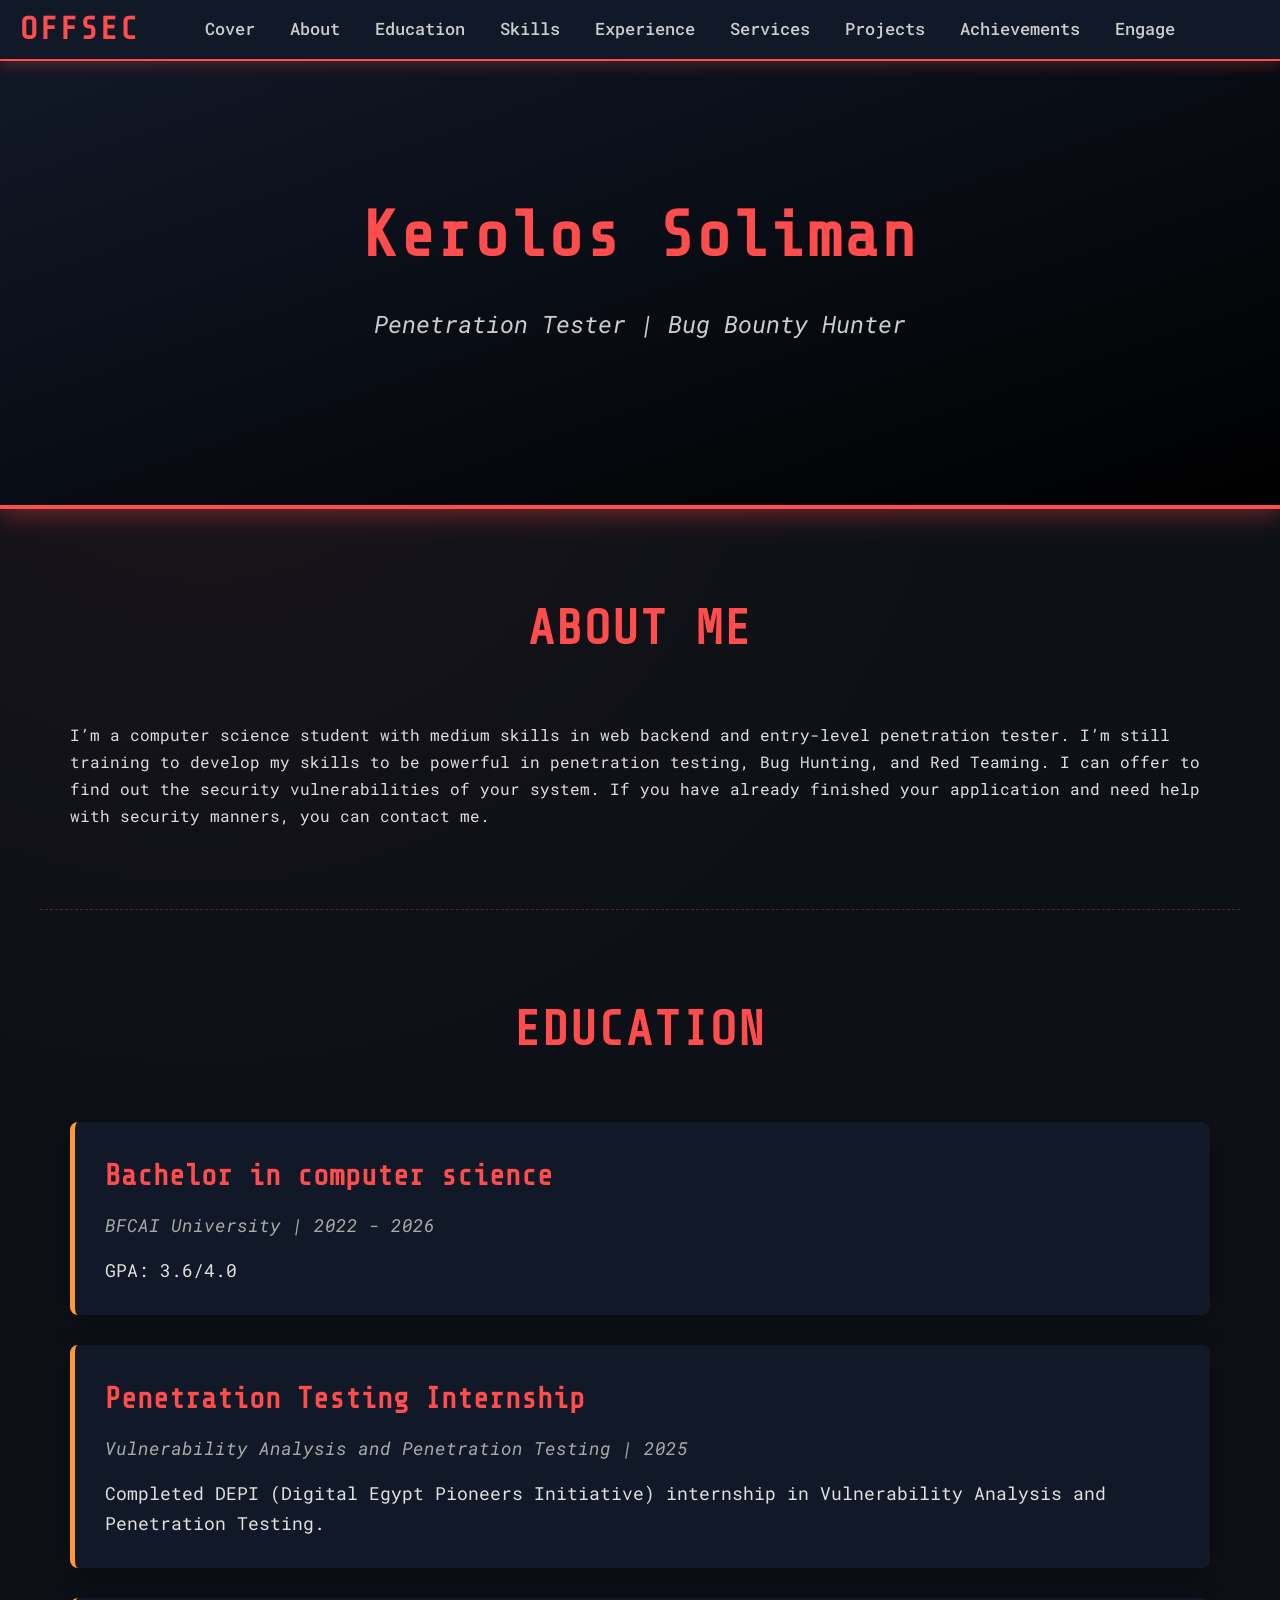
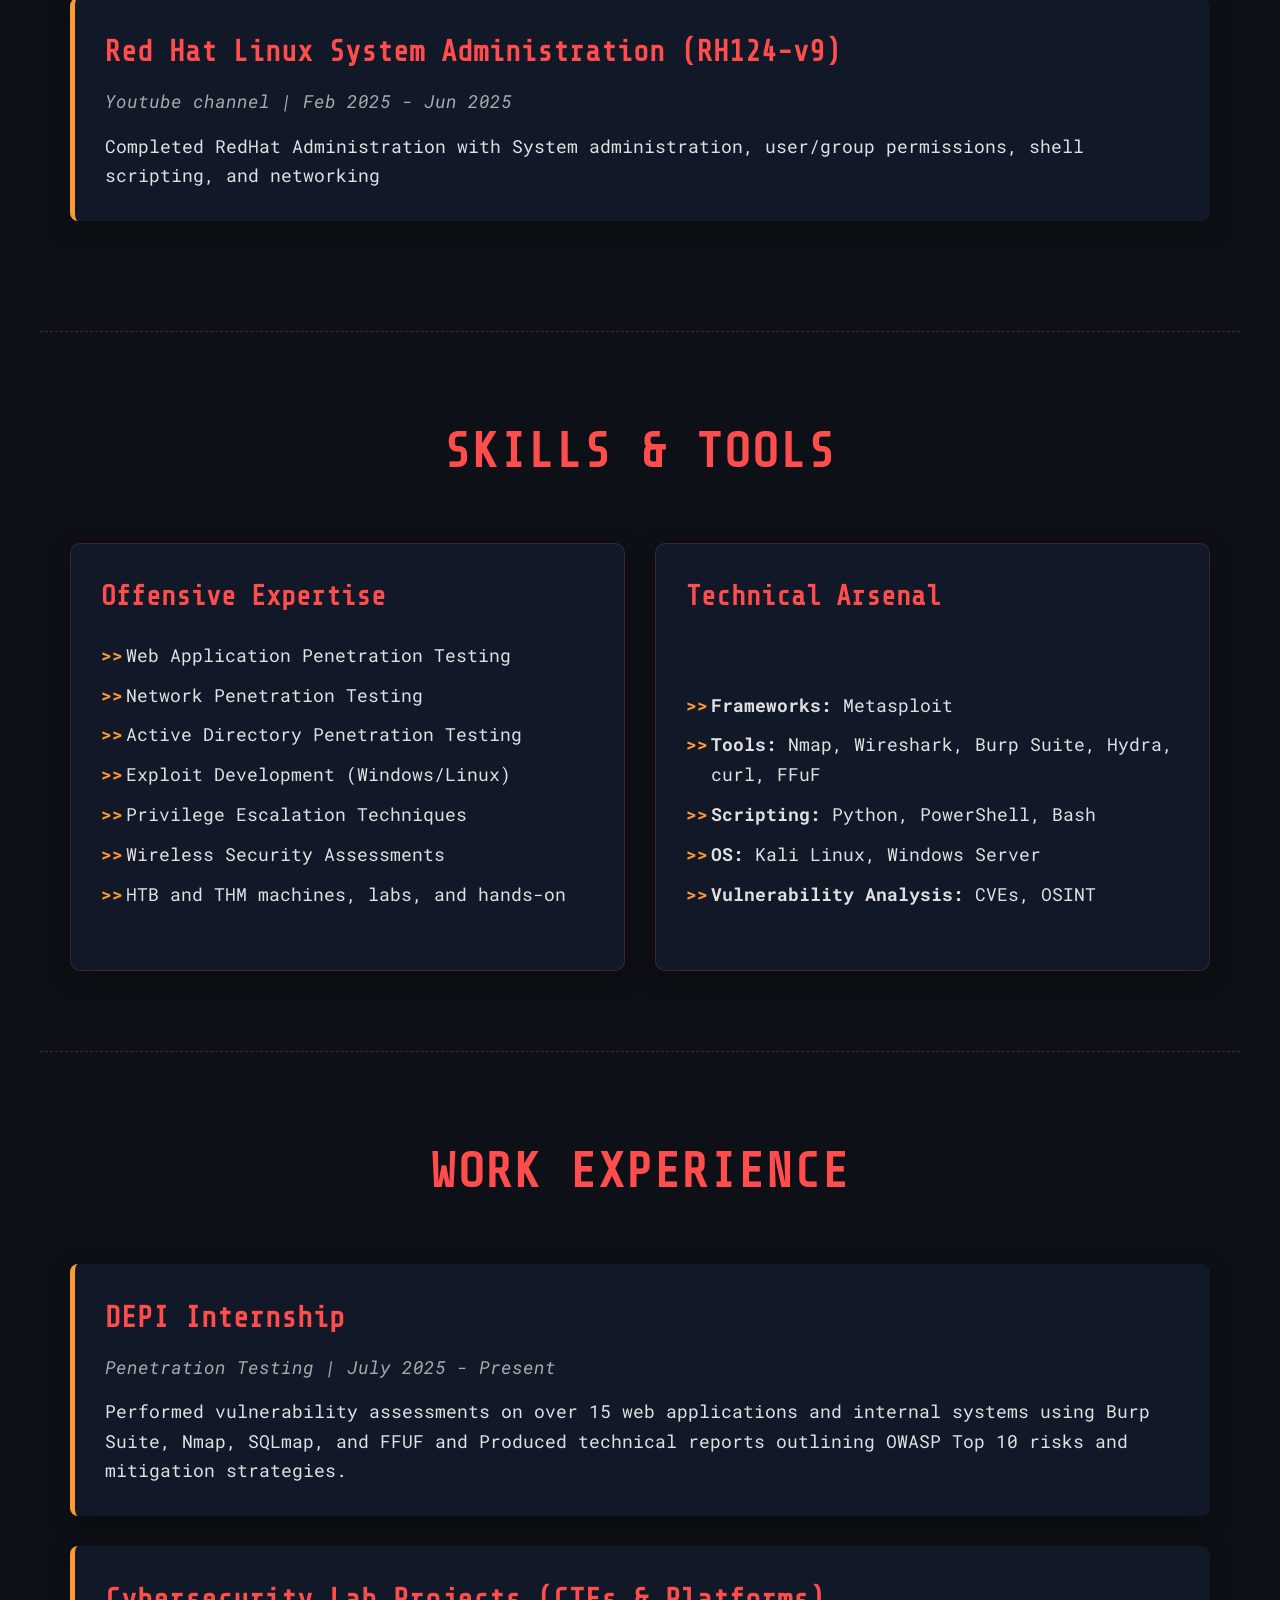
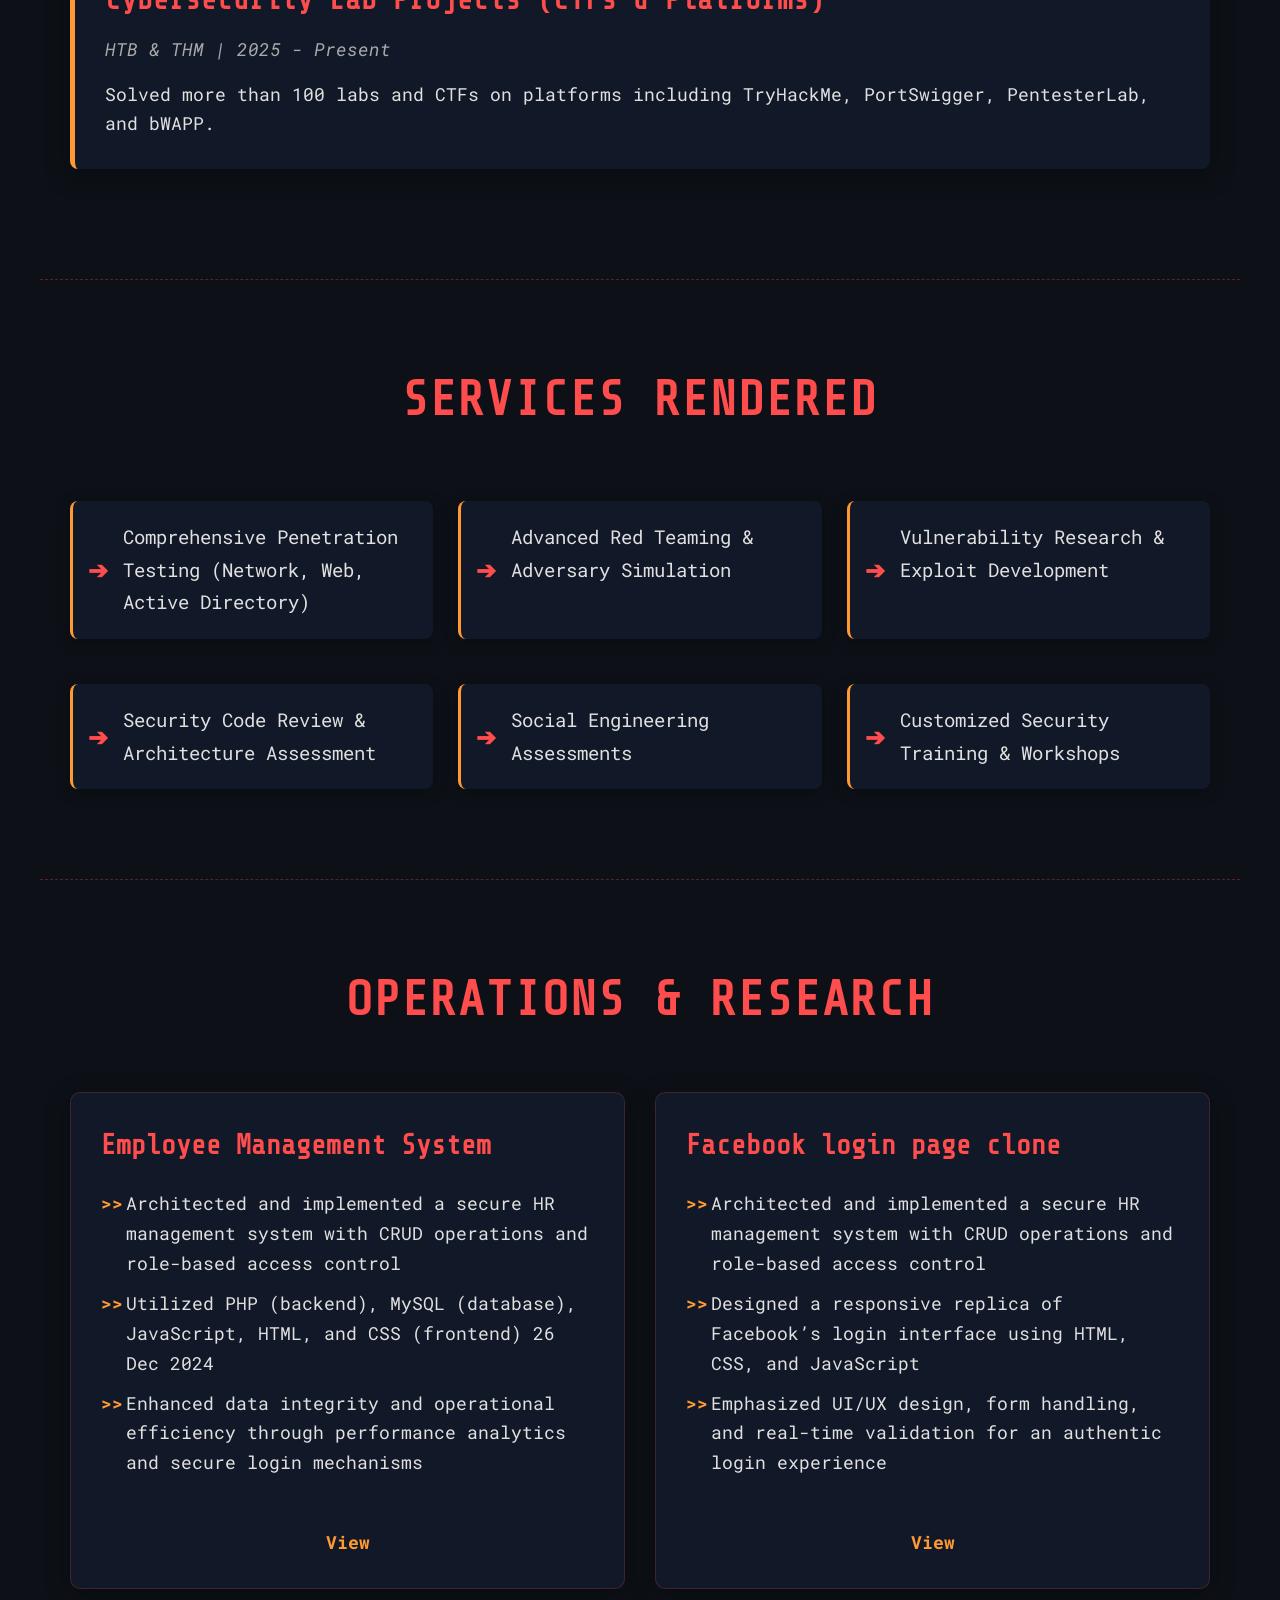
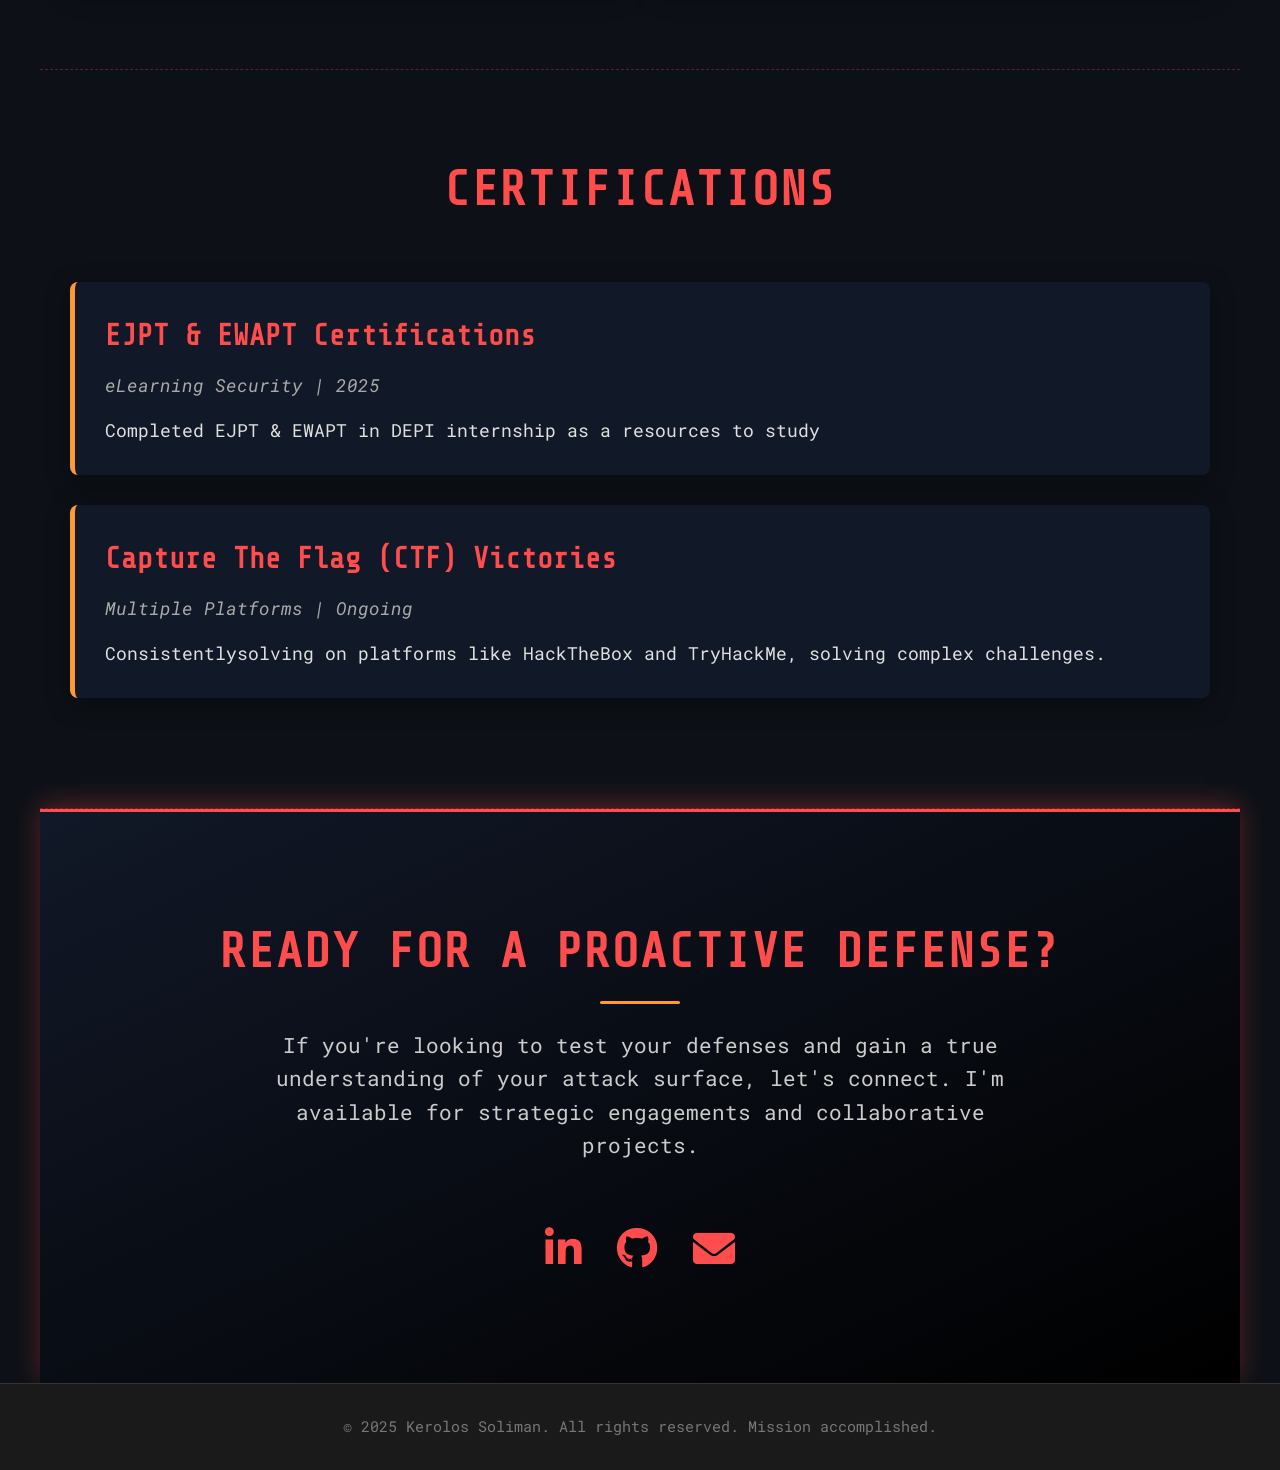
==== commit 335d9cd7: "Add files via upload" ====
--- a/index.html
+++ b/index.html
@@ -23,7 +23,7 @@
                 <li><a href="#offered-services">Services</a></li>
                 <li><a href="#projects">Projects</a></li>
                 <li><a href="#achievements">Achievements</a></li>
-                <li><a href="#testimonials">Testimonials</a></li>
+                <!-- <li><a href="#testimonials">Testimonials</a></li> -->
                 <li><a href="#call-to-action">Engage</a></li>
                 </ul>
             <div class="menu-toggle">
@@ -34,8 +34,10 @@
         <!-- logo -->
     </nav>
     <header id="cover" class="hero">
-        <h1>Kerolos Soliman</h1>
-        <p>Penetration Tester | Bug Bounty Hunter</p>
+        <div class="hero-content">
+            <h1>Kerolos Soliman</h1>
+            <p>Penetration Tester | Bug Bounty Hunter</p>
+        </div>
     </header>
 
     <!-- about me -->
--- a/style.css
+++ b/style.css
@@ -1,14 +1,14 @@
 /* General Reset */
 * {
     margin: 0;
-        padding: 0;
-        box-sizing: border-box;
+    padding: 0;
+    box-sizing: border-box;
 }
 
 /* Base Styles */
 body {
     font-family: 'Roboto Mono', monospace;
-    background-color: #0d0d0d;
+    background-color: #0d1117;
     color: #e0e0e0;
     line-height: 1.7;
     scroll-behavior: smooth;
@@ -17,60 +17,60 @@
 
 /* Navbar */
 .navbar {
-    background-color: #1a1a1a;
-        border-bottom: 2px solid #ff4d4d;
-        position: sticky;
-        top: 0;
-        z-index: 1000;
+    background-color: #111827;
+    border-bottom: 2px solid #ff4d4d;
+    position: sticky;
+    top: 0;
+    z-index: 1000;
     box-shadow: 0 3px 15px rgba(255, 77, 77, 0.3);
 }
 
 .nav-container {
     display: flex;
     justify-content: center;
-        align-items: center;
+    align-items: center;
     padding: 15px 30px;
-        width: 100%;
-        margin: auto;
-        position: relative;
+    width: 100%;
+    margin: auto;
+    position: relative;
 }
 
 .logo {
     font-family: 'Share Tech Mono', monospace;
-        font-size: 2rem;
-        font-weight: bold;
-    color: #ff4d4d;
-        letter-spacing: 3px;
-        text-shadow: 0 0 10px rgba(255, 77, 77, 0.8);
-        transition: color 0.3s ease;
-        padding: 0;
-        position: absolute;
-        left: 20px;
-        top: 50%;
-        transform: translateY(-50%);
-    }
-    
-    .logo:hover {
-        color: #ff9933;
+    font-size: 2rem;
+    font-weight: bold;
+    color: #ff4d4d;
+    letter-spacing: 3px;
+    /* text-shadow: 0 0 10px rgba(255, 77, 77, 0.8); */
+    transition: color 0.3s ease;
+    padding: 0;
+    position: absolute;
+    left: 20px;
+    top: 50%;
+    transform: translateY(-50%);
+    }
+
+.logo:hover {
+    color: #ff9933;
 }
 
 .nav-links {
     list-style: none;
-        display: flex;
+    display: flex;
     gap: 35px;
-        margin: 0;
-        padding: 0;
+    margin: 0;
+    padding: 0;
     margin-left: 100px;
 }
 
 .nav-links a {
     color: #cccccc;
-        font-size: 1.05rem;
-        font-weight: 500;
+    font-size: 1.05rem;
+    font-weight: 500;
     text-decoration: none;
     padding: 8px 0;
-        position: relative;
-        transition: color 0.3s ease, text-shadow 0.3s ease;
+    position: relative;
+    transition: color 0.3s ease, text-shadow 0.3s ease;
 }
 
 .nav-links a::after {
@@ -86,7 +86,7 @@
 
 .nav-links a:hover {
     color: #ff4d4d;
-        text-shadow: 0 0 5px rgba(255, 77, 77, 0.5);
+    text-shadow: 0 0 5px rgba(255, 77, 77, 0.5);
 }
 
 .nav-links a:hover::after,
@@ -98,12 +98,12 @@
 .menu-toggle {
     display: none;
     font-size: 1.8rem;
-        color: #ff4d4d;
-        cursor: pointer;
-        position: absolute;
-        right: 20px;
-        top: 50%;
-        transform: translateY(-50%);
+    color: #ff4d4d;
+    cursor: pointer;
+    position: absolute;
+    right: 20px;
+    top: 50%;
+    transform: translateY(-50%);
 }
 
 section,
@@ -112,41 +112,41 @@
 }
 
 /* Header (Cover Section) */
-.hero {
+.hero-content {
     text-align: center;
     padding: 120px 20px;
-        background: linear-gradient(135deg, #151515, #0a0a0a);
-        color: #e0e0e0;
-        border-bottom: 4px solid #ff4d4d;
-        box-shadow: 0 5px 25px rgba(255, 77, 77, 0.4);
-        position: relative;
-        overflow: hidden;
-    }
-    
-    .hero::before {
-        content: '';
-        position: absolute;
-        top: -50px;
-        left: -50px;
-        width: 200%;
-        height: 200%;
-        background: radial-gradient(circle at 10% 10%, rgba(255, 77, 77, 0.05) 0%, transparent 30%),
-            radial-gradient(circle at 90% 90%, rgba(255, 77, 77, 0.05) 0%, transparent 30%);
-        opacity: 0.7;
-        z-index: 1;
-    }
-    
-    .hero * {
-        position: relative;
-        z-index: 2;
+    background-image: linear-gradient(to bottom right, #111827, #000000);
+    color: #e0e0e0;
+    border-bottom: 4px solid #ff4d4d;
+    box-shadow: 0 5px 25px rgba(255, 77, 77, 0.4);
+    position: relative;
+    overflow: hidden;
+}
+
+.hero::before {
+    content: '';
+    position: absolute;
+    top: -50px;
+    left: -50px;
+    width: 200%;
+    height: 200%;
+    background-image: radial-gradient(circle at 10% 20%, rgba(255, 77, 77, 0.08) 0%, transparent 30%), 
+        radial-gradient(circle at 90% 80%, rgba(255, 77, 77, 0.08) 0%, transparent 30%);
+    opacity: 0.7;
+    z-index: 1;
+}
+
+.hero * {
+    position: relative;
+    z-index: 2;
 }
 .hero h1 {
     font-family: 'Share Tech Mono', monospace;
-        font-size: 4rem;
-        margin-bottom: 15px;
-        color: #ff4d4d;
-        text-shadow: 0 0 20px rgba(255, 77, 77, 1);
-        letter-spacing: 2px;
+    font-size: 4rem;
+    margin-bottom: 15px;
+    color: #ff4d4d;
+    /* text-shadow: 0 0 20px rgba(255, 77, 77, 1); */
+    letter-spacing: 2px;
 }
 
 .hero p {
@@ -156,78 +156,30 @@
         margin: 0 auto 40px auto;
         font-style: italic;
     }
-    
-    /* .hero-action {
-                            display: flex;
-                            justify-content: center;
-                            gap: 25px;
-                            margin-top: 30px;
-                        } */
-    
-    .btn-primary,
-    .btn-secondary {
-        display: inline-block;
-        padding: 15px 35px;
-        border-radius: 5px;
-        text-decoration: none;
-        font-weight: bold;
-        font-size: 1.1rem;
-        transition: all 0.3s ease;
-        text-transform: uppercase;
-        letter-spacing: 1px;
-    }
-    
-    .btn-primary {
-        background-color: #ff4d4d;
-        color: #0d0d0d;
-        border: 2px solid #ff4d4d;
-        box-shadow: 0 0 15px rgba(255, 77, 77, 0.7);
-    }
-    
-    .btn-primary:hover {
-        background-color: #e60000;
-        color: #fff;
-        box-shadow: 0 0 25px rgba(255, 77, 77, 1);
-        transform: translateY(-3px);
-    }
-    
-    .btn-secondary {
-        background-color: transparent;
-        color: #ff4d4d;
-        border: 2px solid #ff4d4d;
-        box-shadow: 0 0 10px rgba(255, 77, 77, 0.5);
-    }
-    
-    .btn-secondary:hover {
-        background-color: rgba(255, 77, 77, 0.1);
-        color: #ff9933;
-        border-color: #ff9933;
-        box-shadow: 0 0 20px rgba(255, 153, 51, 0.7);
-        transform: translateY(-3px);
-}
 
 /* Sections */
 section {
     padding: 80px 30px;
-        max-width: 1200px;
-        margin: auto;
+    max-width: 1200px;
+    margin: auto;
     border-bottom: 1px dashed rgba(255, 77, 77, 0.3);
     }
-    
-    section:last-of-type {
-        border-bottom: none;
-}
+
+section:last-of-type {
+    border-bottom: none;
+}
+
 h2 {
     font-family: 'Share Tech Mono', monospace;
-        font-size: 3rem;
-        margin-bottom: 40px;
-        color: #ff4d4d;
-        text-align: center;
-        text-transform: uppercase;
-        letter-spacing: 2px;
-        text-shadow: 0 0 12px rgba(255, 77, 77, 0.7);
-        position: relative;
-        padding-bottom: 10px;
+    font-size: 3rem;
+    margin-bottom: 40px;
+    color: #ff4d4d;
+    text-align: center;
+    text-transform: uppercase;
+    letter-spacing: 2px;
+    /* text-shadow: 0 0 12px rgba(255, 77, 77, 0.7); */
+    position: relative;
+    padding-bottom: 10px;
 }
 
 h2::after {
@@ -243,7 +195,7 @@
 
 /* Education & Experience Items (Timeline/Log Entry Style) */
 .education-item {
-    background: #1a1a1a;
+    background: #111827;
     border-left: 5px solid #ff9933;
     padding: 30px;
     margin-bottom: 30px;
@@ -283,43 +235,45 @@
 .work-grid {
     display: grid;
     grid-template-columns: repeat(auto-fit, minmax(320px, 1fr));
-        gap: 30px;
-        margin-top: 30px;
+    gap: 30px;
+    margin-top: 30px;
 }
 .card {
-    background: #1a1a1a;
-        padding: 30px;
-        border-radius: 10px;
-        box-shadow: 0 6px 25px rgba(0, 0, 0, 0.4);
-        transition: transform 0.3s ease, box-shadow 0.3s ease;
+    background: #111827;
+    padding: 30px;
+    border-radius: 10px;
+    box-shadow: 0 6px 25px rgba(0, 0, 0, 0.4);
+    transition: transform 0.3s ease, box-shadow 0.3s ease;
     border: 1px solid rgba(255, 77, 77, 0.2);
-        display: flex;
-        flex-direction: column;
-        justify-content: space-between;
-}
+    display: flex;
+    flex-direction: column;
+    justify-content: space-between;
+}
+
 .card:hover {
     transform: translateY(-10px);
-        box-shadow: 0 10px 40px rgba(255, 77, 77, 0.5);
-        border-color: #ff4d4d;
-    }
-    
-    .card h3 {
-        font-family: 'Share Tech Mono', monospace;
-        font-size: 1.7rem;
-        color: #ff4d4d;
-        margin-bottom: 20px;
-    }
-                .card ul {
-                    list-style: none;
-                    padding-left: 0;
+    box-shadow: 0 10px 40px rgba(255, 77, 77, 0.5);
+    border-color: #ff4d4d;
+    }
+
+.card h3 {
+    font-family: 'Share Tech Mono', monospace;
+    font-size: 1.7rem;
+    color: #ff4d4d;
+    margin-bottom: 20px;
+}
+
+.card ul {
+    list-style: none;
+    padding-left: 0;
     margin-bottom: 20px;
 }
 .card li {
     font-size: 1.1rem;
     margin-bottom: 10px;
-        color: #e0e0e0;
-        position: relative;
-        padding-left: 25px;
+    color: #e0e0e0;
+    position: relative;
+    padding-left: 25px;
 }
 
 .card li::before {
@@ -352,100 +306,102 @@
 /* Offered Services */
 .value ul {
     list-style: none;
-        padding-left: 0;
+    padding-left: 0;
     display: grid;
-        grid-template-columns: repeat(auto-fit, minmax(300px, 1fr));
-        gap: 25px;
+    grid-template-columns: repeat(auto-fit, minmax(300px, 1fr));
+    gap: 25px;
 }
 .value li {
+    background: #111827;
     position: relative;
     padding: 20px 20px 20px 50px;
-        margin: 10px 0;
-        font-size: 1.2rem;
-        color: #e0e0e0;
-        background: #1a1a1a;
-        border-radius: 8px;
-        box-shadow: 0 3px 15px rgba(0, 0, 0, 0.3);
-        border-left: 3px solid #ff9933;
-        transition: transform 0.2s ease, border-left-color 0.2s ease;
-    }
-    
-    .value li:hover {
-        transform: translateX(5px);
-        border-left-color: #ff4d4d;
+    margin: 10px 0;
+    font-size: 1.2rem;
+    color: #e0e0e0;
+    border-radius: 8px;
+    box-shadow: 0 3px 15px rgba(0, 0, 0, 0.3);
+    border-left: 3px solid #ff9933;
+    transition: transform 0.2s ease, border-left-color 0.2s ease;
+    }
+
+.value li:hover {
+    transform: translateX(5px);
+    border-left-color: #ff4d4d;
 }
 .value li::before {
     content: "➔";
-        position: absolute;
+    position: absolute;
     left: 15px;
-        top: 50%;
-        transform: translateY(-50%);
-        font-size: 1.5rem;
-        font-weight: bold;
-    color: #ff4d4d;
-    }
-    
-    /* Contact / Call to Action */
-    #call-to-action {
-        text-align: center;
-        background: linear-gradient(135deg, #1a1a1a, #0a0a0a);
-        padding: 100px 30px;
-        border-top: 3px solid #ff4d4d;
-        box-shadow: 0 -5px 25px rgba(255, 77, 77, 0.3);
-    }
-    
-    #call-to-action h2 {
-        color: #ff4d4d;
-        margin-bottom: 25px;
-        text-shadow: 0 0 15px rgba(255, 77, 77, 0.9);
-    }
-    
-    #call-to-action h2::after {
-        background-color: #ff9933;
-    }
-    
-    #call-to-action p {
-        font-size: 1.3rem;
-        margin-bottom: 50px;
-        color: #cccccc;
-        max-width: 800px;
-        margin-left: auto;
-        margin-right: auto;
-        line-height: 1.6;
-    }
-    
-    .social-links {
-        display: flex;
-        justify-content: center;
-        gap: 35px;
-        margin-top: 30px;
-    }
-    
-    .social-links a {
-        font-size: 42px;
-        color: #ff4d4d;
-        transition: color 0.3s ease, transform 0.3s ease, text-shadow 0.3s ease;
-        text-shadow: 0 0 10px rgba(255, 77, 77, 0.6);
-    }
-    
-    .social-links a:hover {
-        color: #ff9933;
-        /* Orange on hover */
-        transform: scale(1.3);
-        text-shadow: 0 0 15px rgba(255, 153, 51, 0.8);
+    top: 50%;
+    transform: translateY(-50%);
+    font-size: 1.5rem;
+    font-weight: bold;
+    color: #ff4d4d;
+    }
+
+/* Contact / Call to Action */
+#call-to-action {
+    text-align: center;
+    background: linear-gradient(to bottom right, #111827, #000000);
+    padding: 100px 30px;
+    border-top: 3px solid #ff4d4d;
+    box-shadow: 0 -5px 25px rgba(255, 77, 77, 0.3);
+}
+
+#call-to-action h2 {
+    color: #ff4d4d;
+    margin-bottom: 25px;
+    /* text-shadow: 0 0 15px rgba(255, 77, 77, 0.9); */
+}
+
+#call-to-action h2::after {
+    background-color: #ff9933;
+}
+
+#call-to-action p {
+    font-size: 1.3rem;
+    margin-bottom: 50px;
+    color: #cccccc;
+    max-width: 800px;
+    margin-left: auto;
+    margin-right: auto;
+    line-height: 1.6;
+}
+
+.social-links {
+    display: flex;
+    justify-content: center;
+    gap: 35px;
+    margin-top: 30px;
+}
+
+.social-links a {
+    font-size: 42px;
+    color: #ff4d4d;
+    transition: color 0.3s ease, transform 0.3s ease, text-shadow 0.3s ease;
+    /* text-shadow: 0 0 10px rgba(255, 77, 77, 0.6); */
+}
+
+.social-links a:hover {
+    color: #ff9933;
+    transform: scale(1.3);
+    text-shadow: 0 0 15px rgba(255, 153, 51, 0.8);
 }
 
 /* Footer (Thank You) */
 footer {
     text-align: center;
     padding: 30px;
-        border-top: 1px solid #333;
+    border-top: 1px solid #333;
     font-size: 0.95rem;
-        color: #777;
-        background-color: #1a1a1a;
-}
-
-/* Responsive */
+    color: #777;
+    background-color: #1a1a1a;
+}
+
+
+
+
+/*
 @media (max-width: 768px) {
     .hero {
         padding: 80px 20px;
@@ -540,111 +496,3 @@
         font-size: 1.6rem;
     }
 }
-
-/*
-@media (max-width: 768px) {
-    .hero {
-            padding: 80px 20px;
-        }
-    
-        .hero h1 {
-            font-size: 3rem;
-        }
-    
-        .hero p {
-            font-size: 1.2rem;
-        }
-    
-        h2 {
-            font-size: 2.5rem;
-        }
-                                                                                                                                                                                                                                                                .nav-links {
-                                                                                                                                                                                                                                                                    display: none;
-                                                                                                                                                                                                                                                                    flex-direction: column;
-        background: #1a1a1a;
-            position: absolute;
-        top: 70px;
-            right: 20px;
-        border: 2px solid #ff4d4d;
-            border-radius: 8px;
-            padding: 15px;
-        box-shadow: 0 5px 25px rgba(255, 77, 77, 0.3);
-            width: 220px;
-            text-align: center;
-            z-index: 999;
-
-        .nav-links.active {
-                display: flex;
-            }
-
-                                                                                                                                                                                                                                                                .nav-links li {
-                                                                                                                                                                                                                                                                    margin: 10px 0;
-                                                                                                                                                                                                                                                                }
-                                                                                                                                
-                                                                                                                                                                                                                                                                .nav-links a {
-                                                                                                                                                                                                                                                                    padding: 12px 0;
-                                                                                                                                                                                                                                                                    display: block;
-                                                                                                                                                                                                                                                                }
-                                                                                                                                                                                                                                                                .menu-toggle {
-                                                                                                                                                                                                                                                                    display: block;
-                                                                                                                                                                                                                                                                    cursor: pointer;
-        font-size: 2rem;
-            color: #ff4d4d;
-            position: absolute;
-            right: 20px;
-            top: 50%;
-            transform: translateY(-50%);
-            z-index: 1001;
-        }
-        
-        .logo {
-            font-size: 1.4rem;
-            left: 20px;
-            top: 50%;
-            transform: translateY(-50%);
-        }
-        
-        .btn-primary,
-        .btn-secondary {
-            width: 80%;
-            margin: 0 auto;
-        }
-        }
-        
-        @media (max-width: 480px) {
-            .hero h1 {
-                font-size: 2.5rem;
-            }
-        
-            .hero p {
-                font-size: 1rem;
-            }
-        
-            h2 {
-                font-size: 2rem;
-                margin-bottom: 30px;
-            }
-        
-            .education-item h3,
-            .card h3 {
-                font-size: 1.5rem;
-            }
-        
-            .education-item p,
-            .card p,
-            .card li,
-            .value li {
-                font-size: 1rem;
-        
-                .social-links a {
-                    font-size: 36px;
-        
-                    .nav-container {
-                        padding: 15px 20px;
-        
-        
-                        .logo {
-                            font-size: 1.6rem;
-                        }
-                    }
-                                                        */
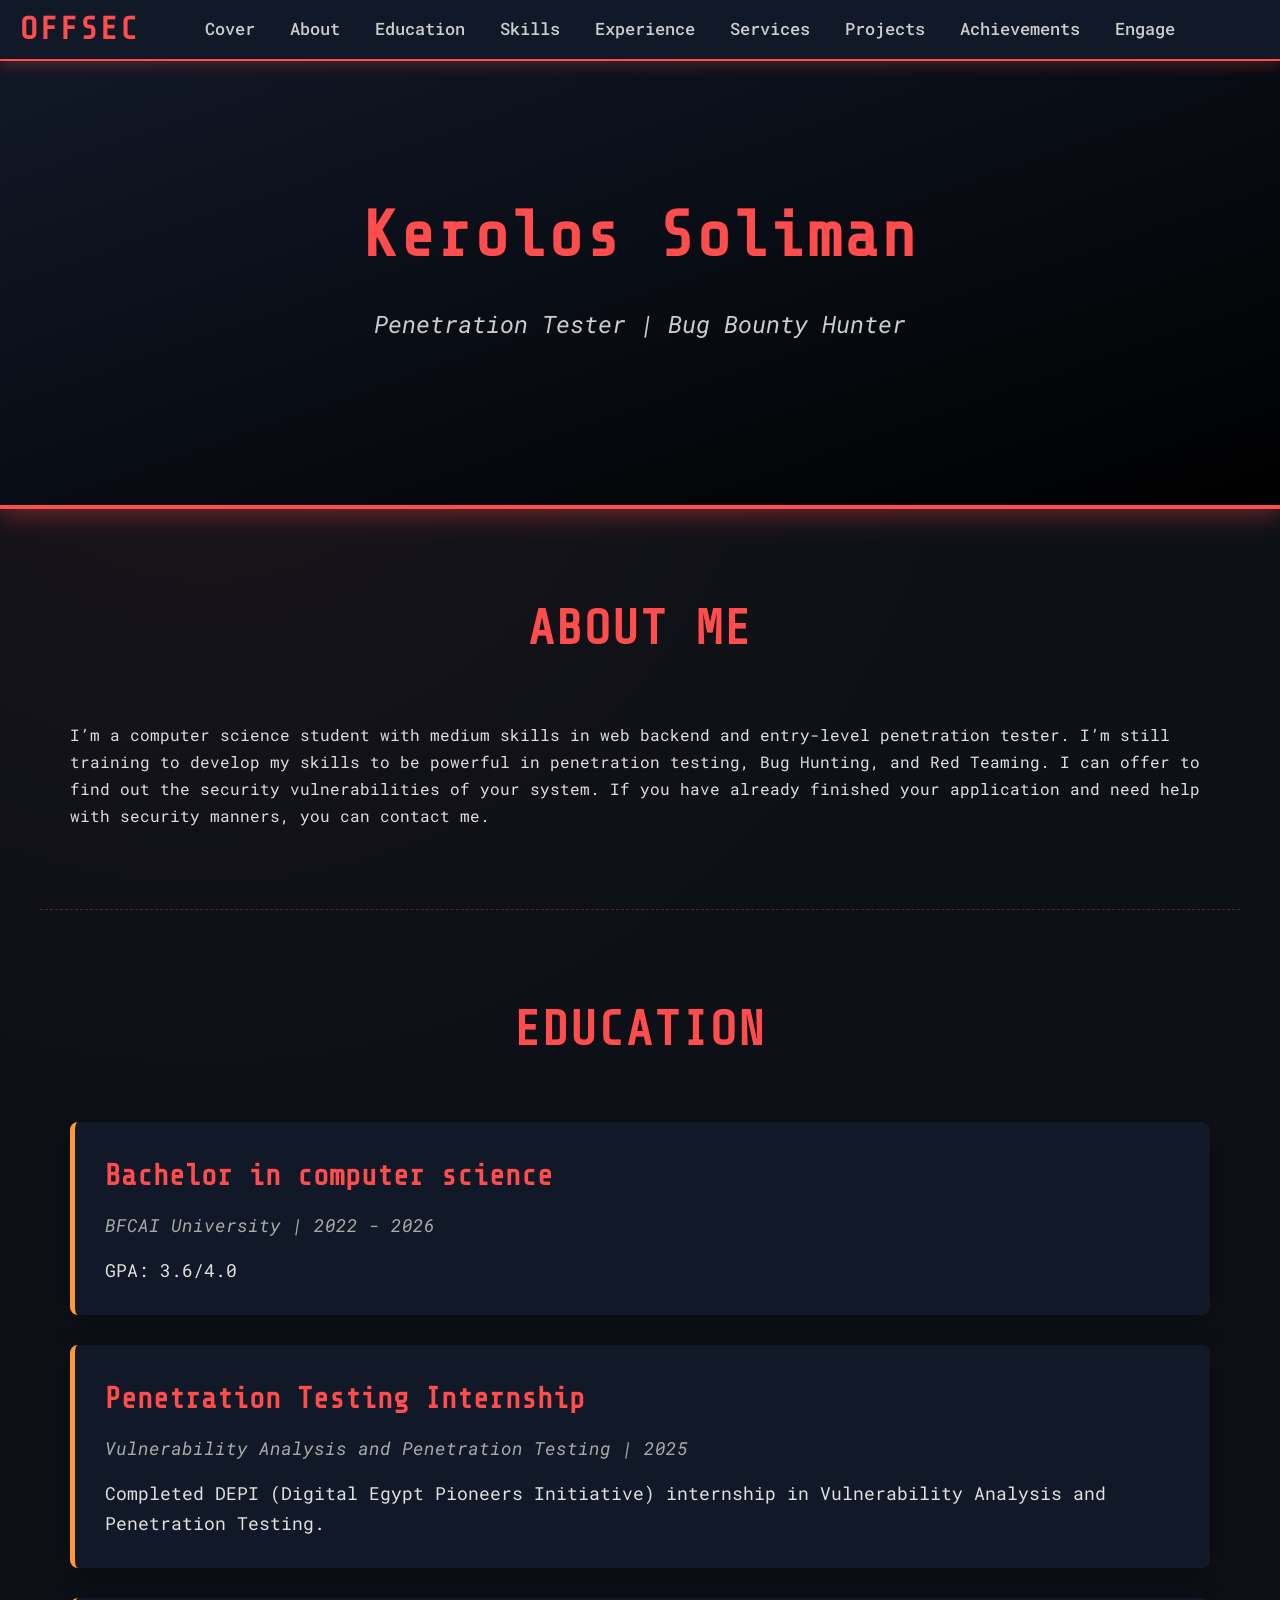
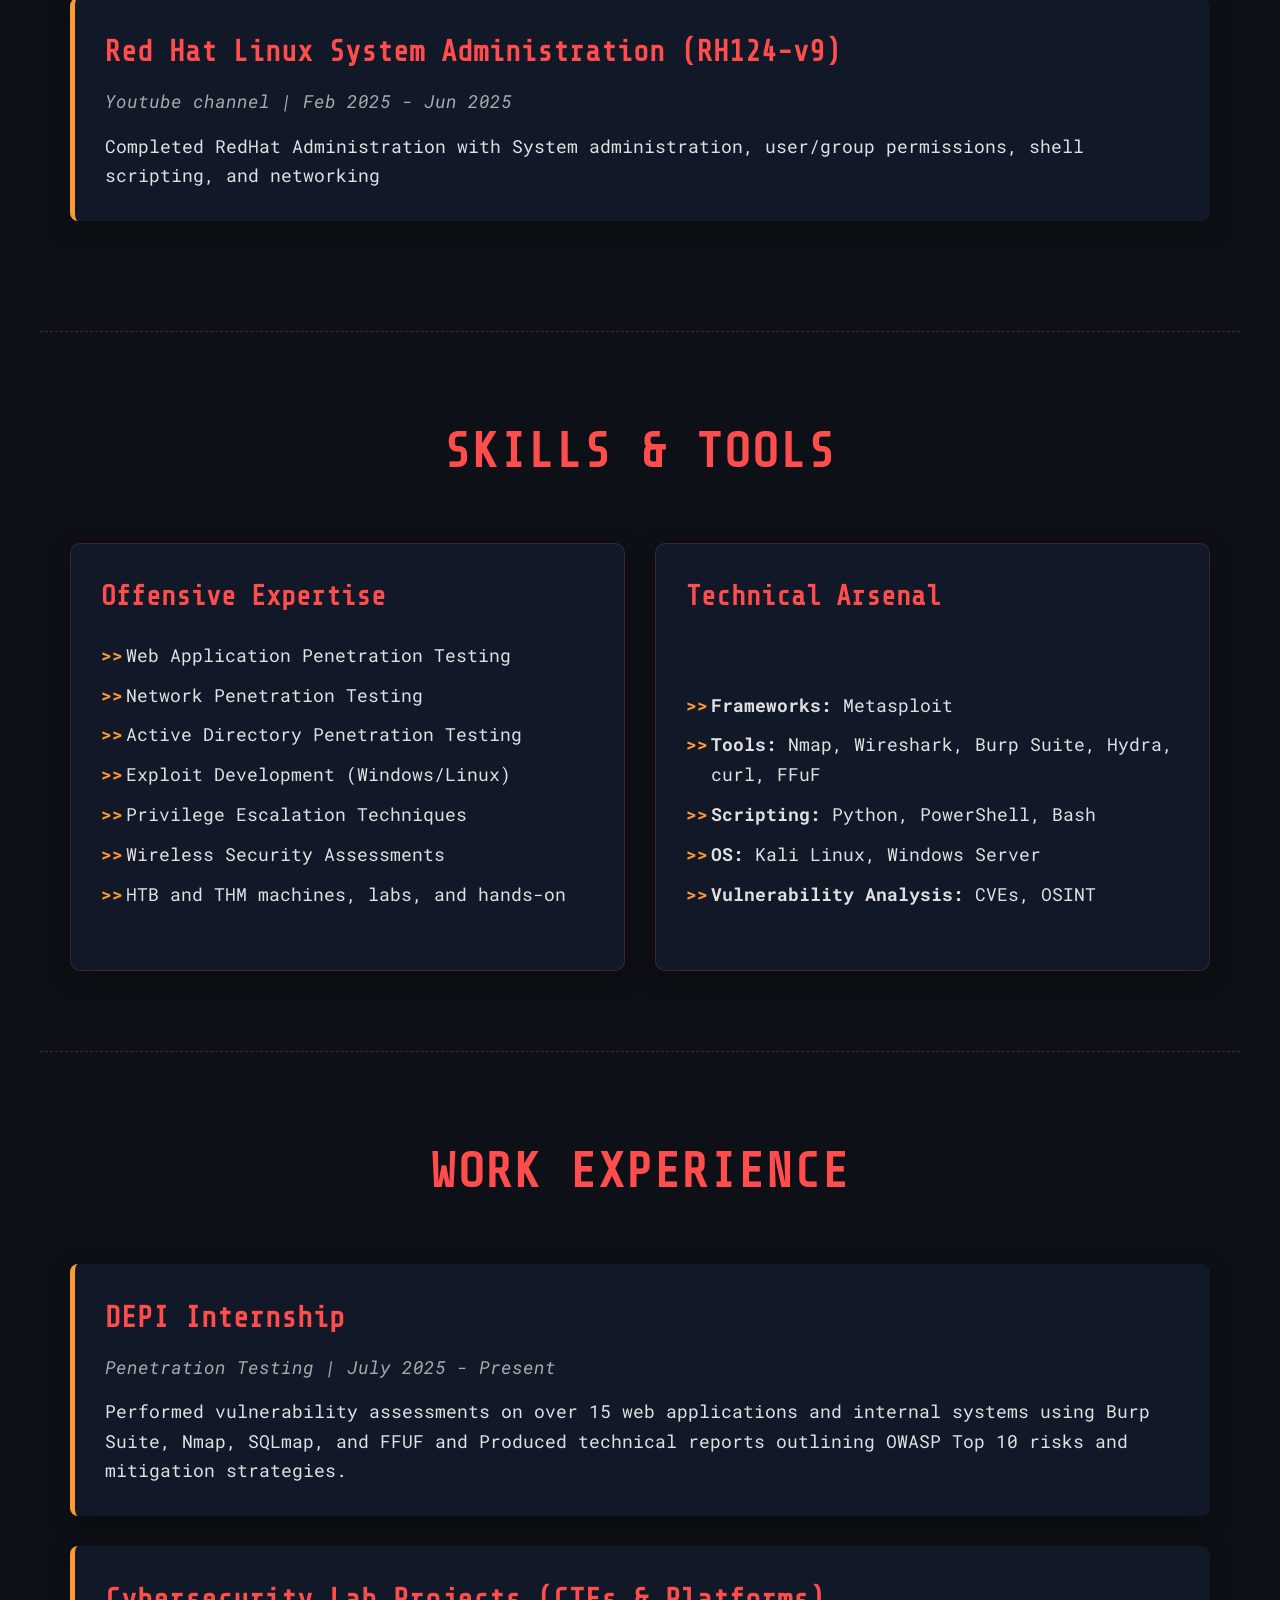
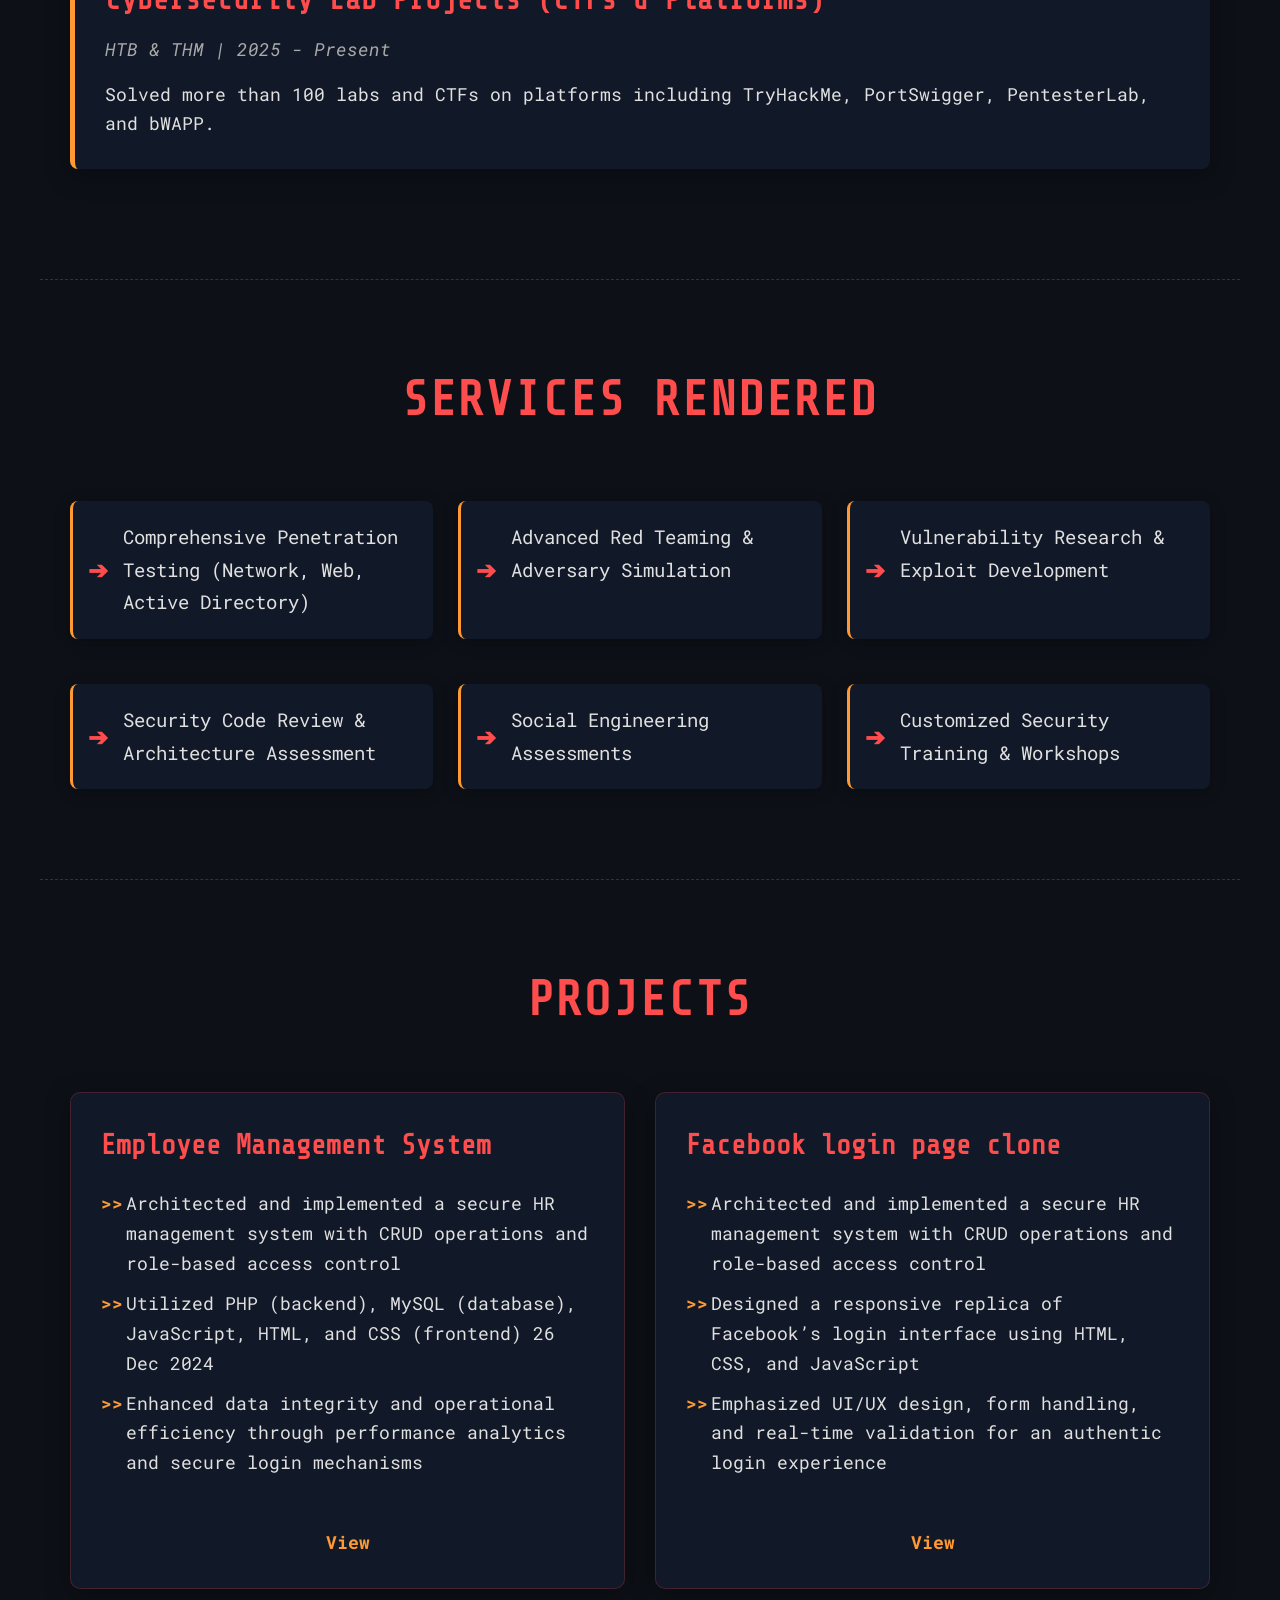
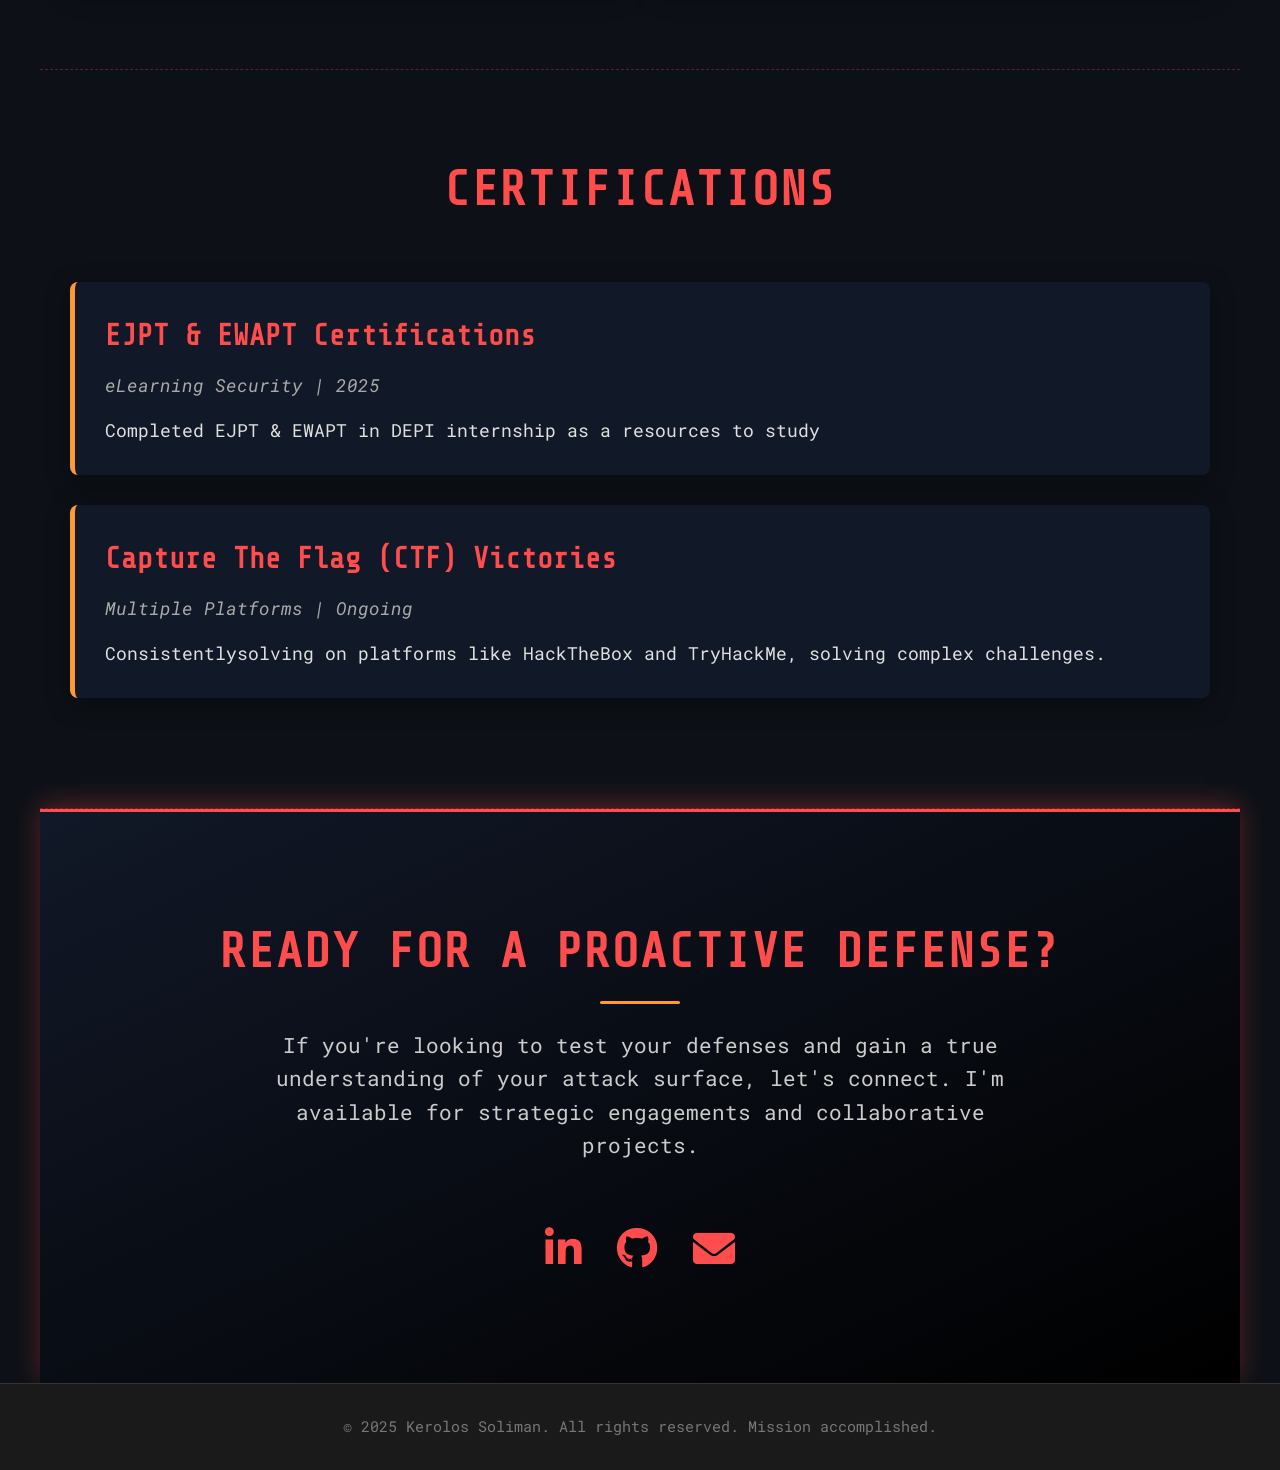
==== commit 2c46ce42: "Add files via upload" ====
--- a/index.html
+++ b/index.html
@@ -138,7 +138,7 @@
     
     <!-- projects -->
     <section id="projects">
-        <h2>Operations & Research</h2>
+        <h2>Projects</h2>
         <div class="work-grid">
             <div class="card">
                 <h3>Employee Management System</h3>
